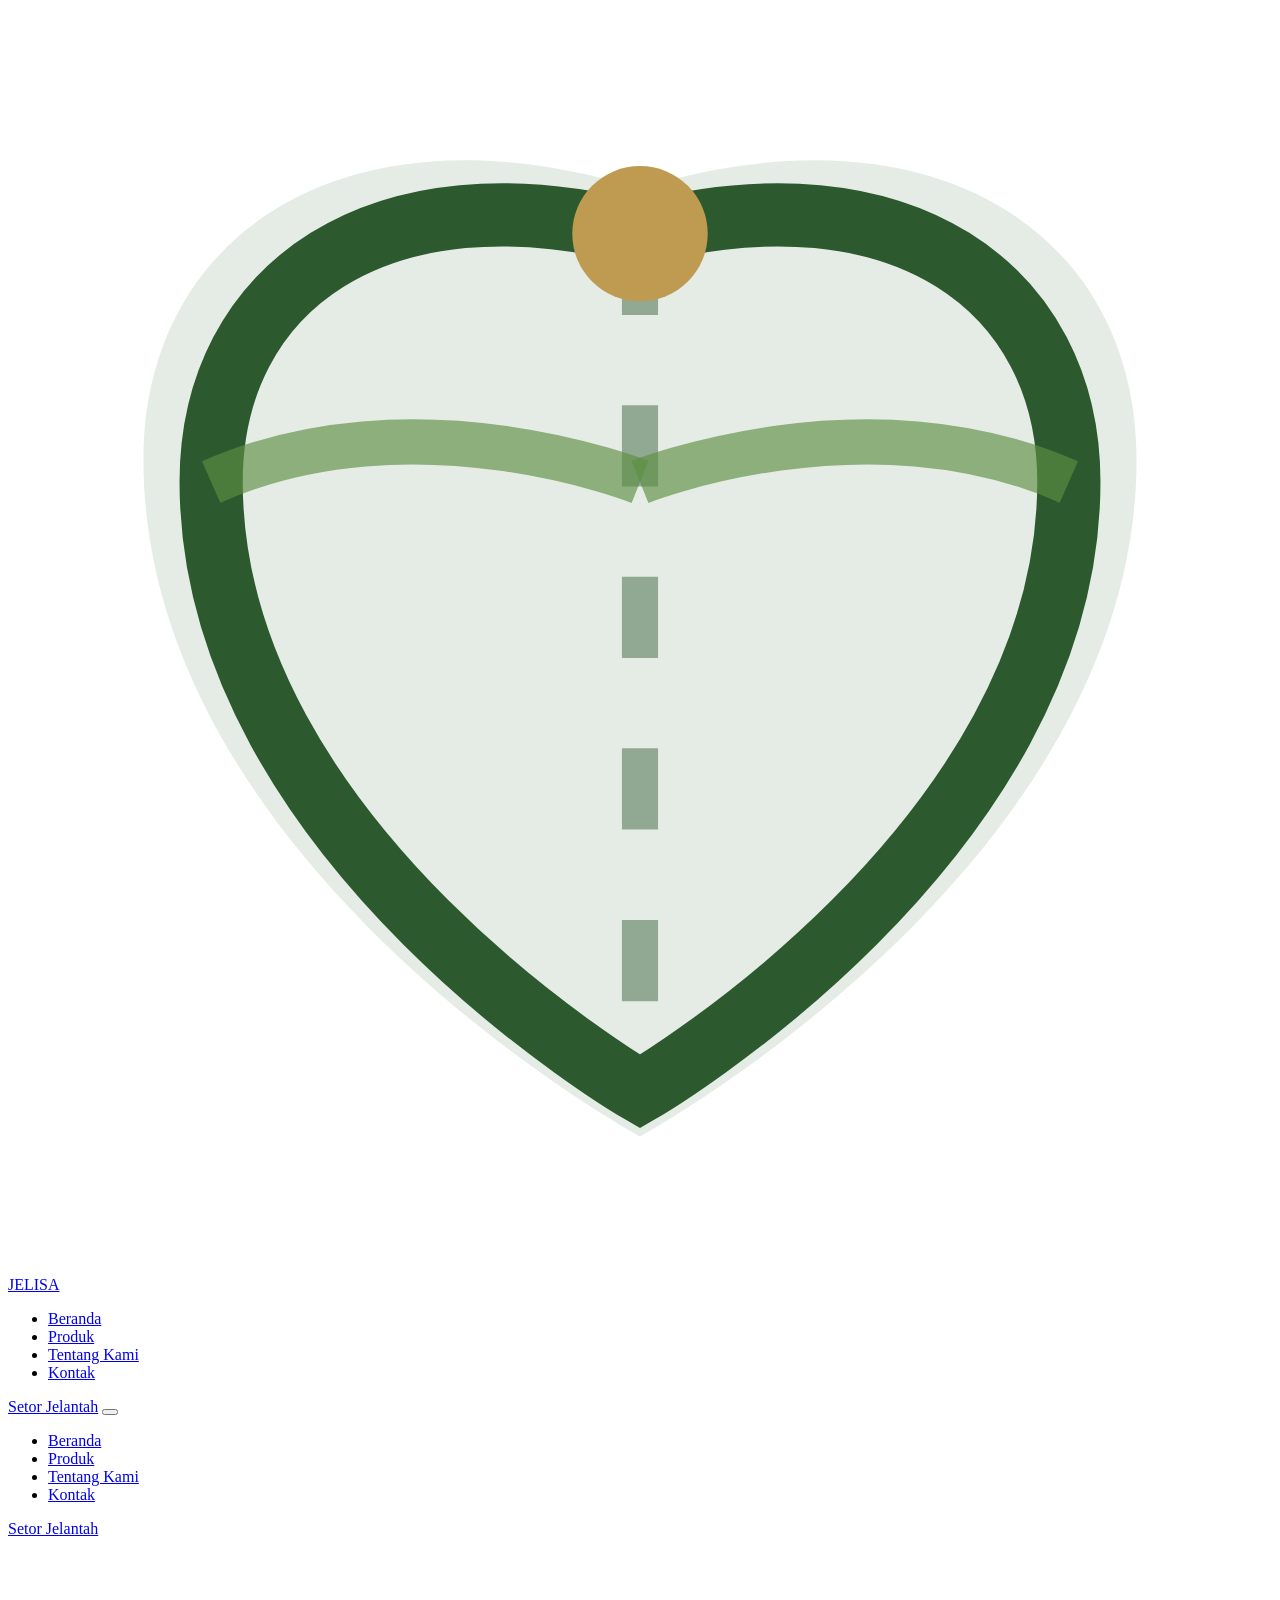
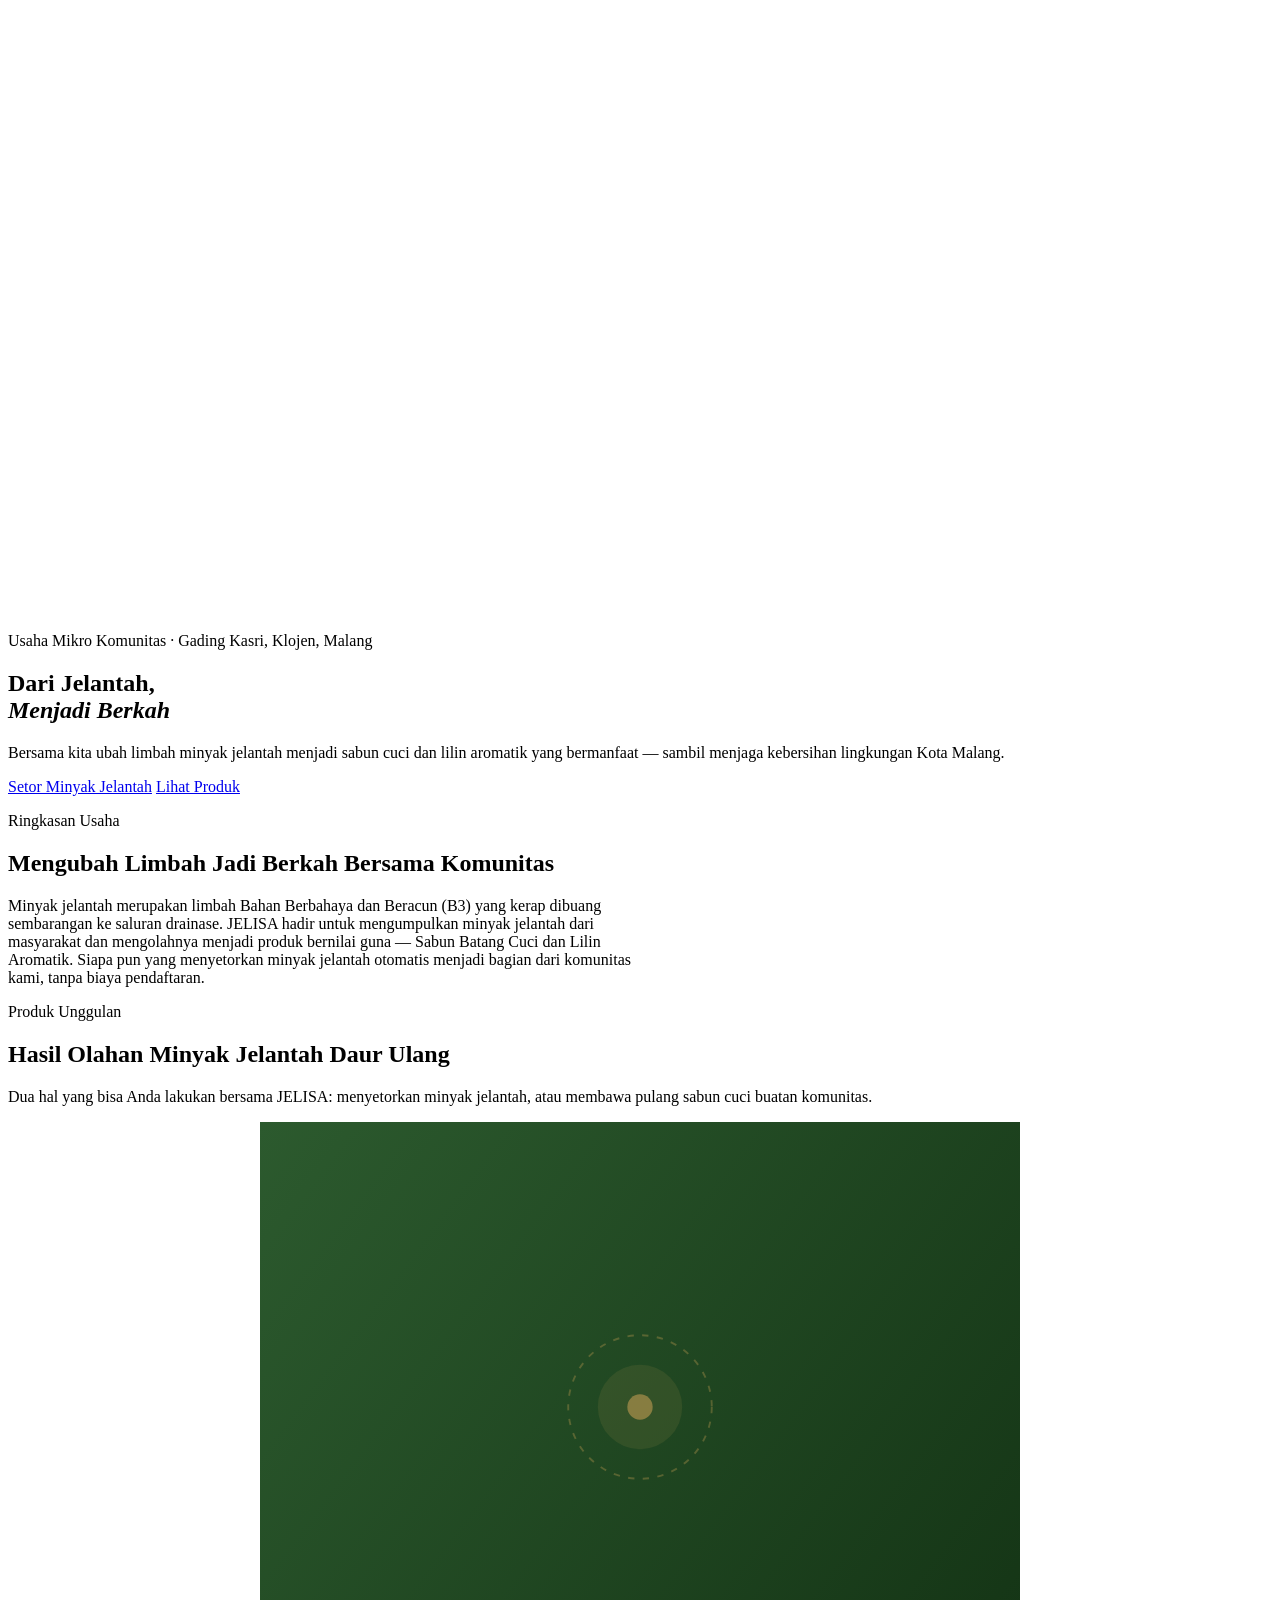
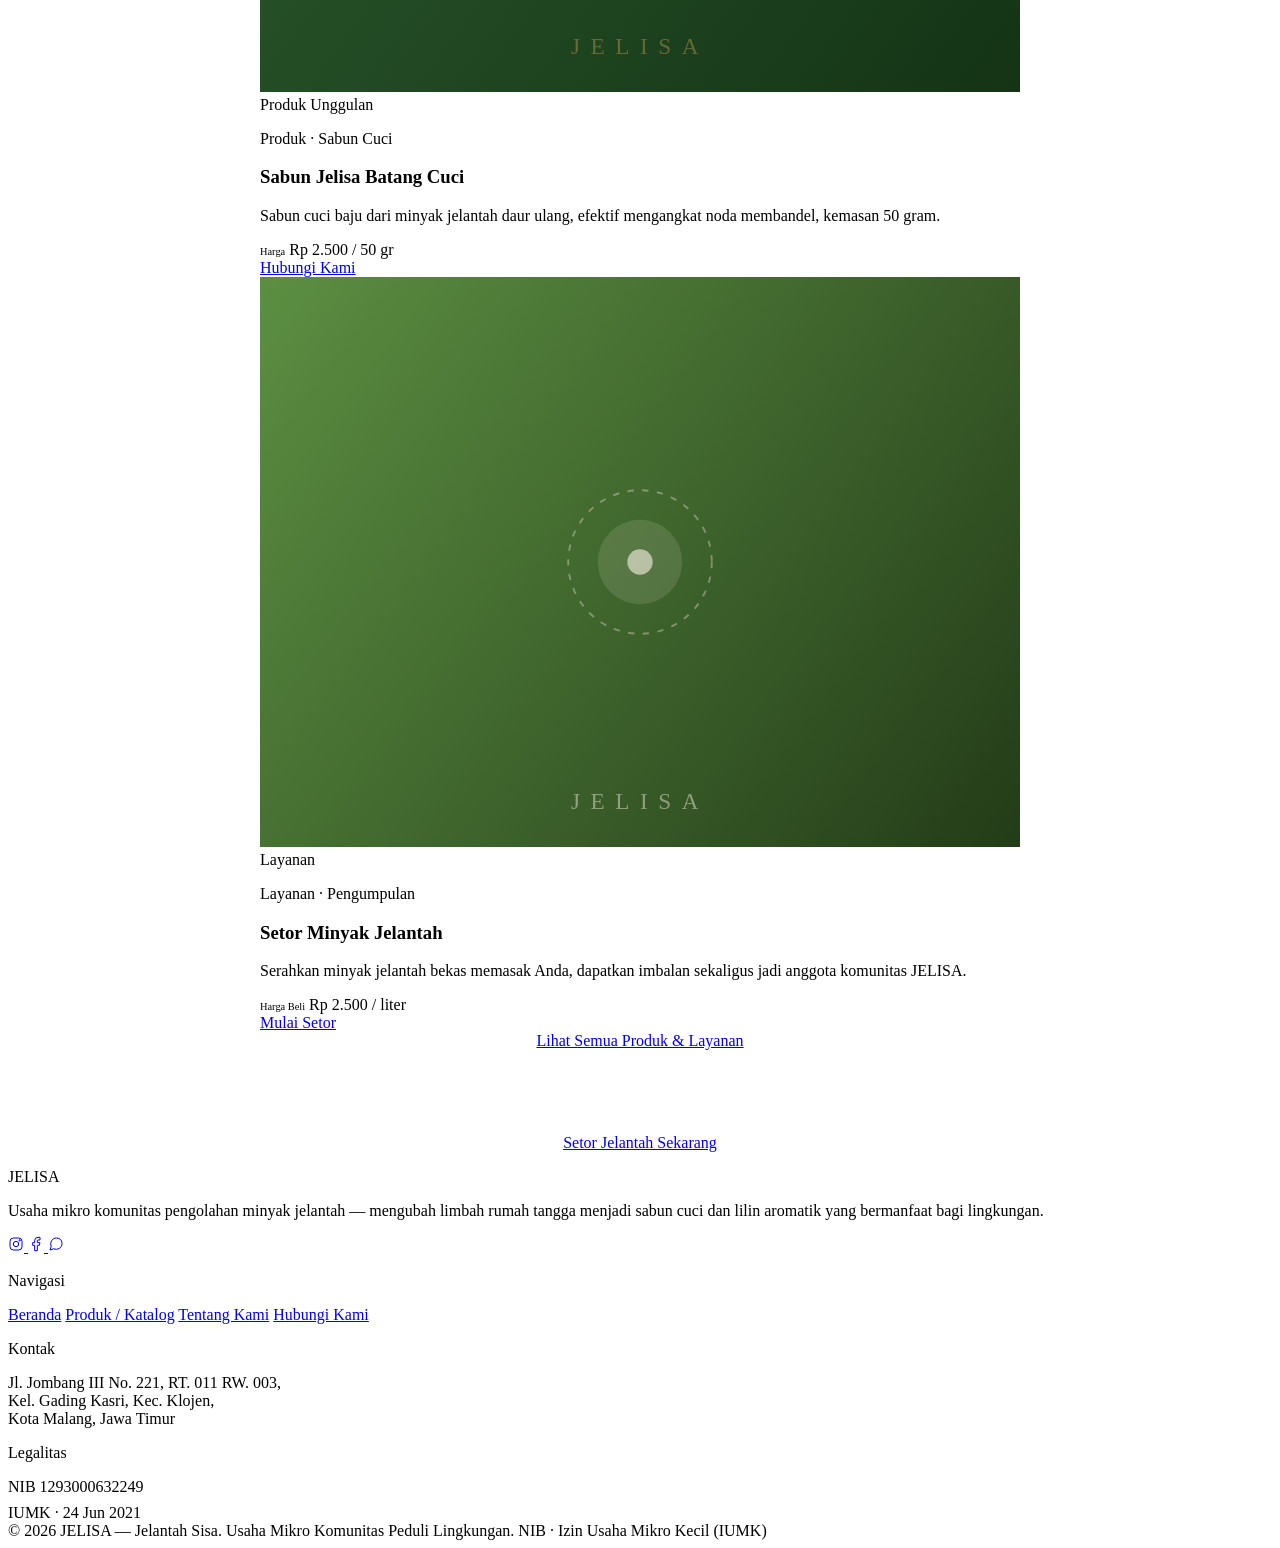
==== index.html @ 6d790f8e "Upload website pertama" ====
<!DOCTYPE html>
<html lang="id">
<head>
<meta charset="UTF-8">
<meta name="viewport" content="width=device-width, initial-scale=1.0">
<title>JELISA — Jelantah Sisa | Usaha Mikro Pengolahan Minyak Jelantah Malang</title>
<meta name="description" content="JELISA mengumpulkan dan mengolah minyak jelantah dari warga Kelurahan Gading Kasri, Kec. Klojen, Kota Malang menjadi sabun cuci dan lilin aromatik.">

<link rel="preconnect" href="https://fonts.googleapis.com">
<link rel="preconnect" href="https://fonts.gstatic.com" crossorigin>
<link href="https://fonts.googleapis.com/css2?family=Cormorant+Garamond:ital,wght@0,300;0,400;0,500;0,600;0,700;1,300;1,400;1,500;1,600&family=Plus+Jakarta+Sans:wght@300;400;500;600;700&display=swap" rel="stylesheet">

<link rel="stylesheet" href="css/jelisa-design-system.css">
<link rel="stylesheet" href="css/site-layout.css">
</head>
<body>
<nav class="jelisa-nav" id="mainNav" role="banner">
  <div class="container">
    <div class="jelisa-nav__inner">

      <a href="index.html" class="jelisa-nav__logo" aria-label="JELISA — Beranda">
        <svg class="jelisa-nav__logo-icon" viewBox="0 0 28 28" fill="none" xmlns="http://www.w3.org/2000/svg" aria-hidden="true">
          <path d="M14 25C14 25 3 19 3 10C3 5 7.5 2 14 4C20.5 2 25 5 25 10C25 19 14 25 14 25Z" fill="#2C5A2E" opacity="0.12"/>
          <path d="M14 24C14 24 4.5 18.5 4.5 10.5C4.5 6.2 8.2 3.5 14 5C19.8 3.5 23.5 6.2 23.5 10.5C23.5 18.5 14 24 14 24Z" fill="none" stroke="#2C5A2E" stroke-width="1.4"/>
          <line x1="14" y1="5" x2="14" y2="24" stroke="#2C5A2E" stroke-width="0.8" stroke-dasharray="1.8 2" opacity="0.45"/>
          <path d="M4.5 10.5 C9 8.5 14 10.5 14 10.5" stroke="#5C8F42" stroke-width="1" opacity="0.65"/>
          <path d="M23.5 10.5 C19 8.5 14 10.5 14 10.5" stroke="#5C8F42" stroke-width="1" opacity="0.65"/>
          <circle cx="14" cy="5" r="1.5" fill="#BF9B52"/>
        </svg>
        <span class="jelisa-nav__logo-name">JELISA</span>
      </a>

      <ul class="jelisa-nav__links" role="list">
        <li><a href="index.html" class="jelisa-nav__link" aria-current="page">Beranda</a></li>
        <li><a href="katalog.html" class="jelisa-nav__link">Produk</a></li>
        <li><a href="tentang.html" class="jelisa-nav__link">Tentang Kami</a></li>
        <li><a href="kontak.html" class="jelisa-nav__link">Kontak</a></li>
      </ul>

      <div class="jelisa-nav__actions">
        <a href="kontak.html" class="btn btn-primary btn-sm jelisa-nav__cta">Setor Jelantah</a>
        <button class="jelisa-nav__hamburger" id="navToggle" aria-expanded="false" aria-controls="mobileMenu" aria-label="Buka menu">
          <span class="jelisa-nav__hamburger-line"></span>
          <span class="jelisa-nav__hamburger-line"></span>
          <span class="jelisa-nav__hamburger-line"></span>
        </button>
      </div>
    </div>
  </div>
</nav>

<div class="jelisa-nav__mobile-menu" id="mobileMenu" role="navigation" aria-label="Menu mobile">
  <ul class="jelisa-nav__mobile-links" role="list">
    <li><a href="index.html">Beranda</a></li>
    <li><a href="katalog.html">Produk</a></li>
    <li><a href="tentang.html">Tentang Kami</a></li>
    <li><a href="kontak.html">Kontak</a></li>
  </ul>
  <div class="jelisa-nav__mobile-cta">
    <a href="kontak.html" class="btn btn-primary btn-block btn-pill">Setor Jelantah</a>
  </div>
</div>

<main class="site-main">

  <section class="hero" aria-label="Hero">
    <svg class="hero__bg" viewBox="0 0 1200 640" xmlns="http://www.w3.org/2000/svg" preserveAspectRatio="xMidYMid slice" aria-hidden="true">
      <g fill="white">
        <ellipse cx="120" cy="160" rx="55" ry="110" transform="rotate(-25 120 160)"/>
        <ellipse cx="120" cy="160" rx="55" ry="110" transform="rotate(25 120 160)"/>
        <line x1="120" y1="60" x2="120" y2="260" stroke="white" stroke-width="1.5"/>
        <ellipse cx="1080" cy="480" rx="70" ry="130" transform="rotate(-15 1080 480)"/>
        <ellipse cx="1080" cy="480" rx="70" ry="130" transform="rotate(35 1080 480)"/>
        <ellipse cx="980" cy="100" rx="35" ry="75" transform="rotate(20 980 100)"/>
      </g>
    </svg>
    <div class="hero__content">
      <p class="hero__eyebrow">Usaha Mikro Komunitas · Gading Kasri, Klojen, Malang</p>
      <h1 class="hero__title">Dari Jelantah,<br><em>Menjadi Berkah</em></h1>
      <p class="hero__sub">Bersama kita ubah limbah minyak jelantah menjadi sabun cuci dan lilin aromatik yang bermanfaat — sambil menjaga kebersihan lingkungan Kota Malang.</p>
      <div class="hero__actions">
        <a href="kontak.html" class="btn btn-accent btn-lg btn-pill">Setor Minyak Jelantah</a>
        <a href="katalog.html" class="btn btn-white-outline btn-lg btn-pill">Lihat Produk</a>
      </div>
    </div>
  </section>

  <section class="section">
    <div class="container">
      <div class="section__header is-left" style="max-width:640px">
        <p class="section__eyebrow">Ringkasan Usaha</p>
        <h2 class="section__title">Mengubah Limbah Jadi Berkah Bersama Komunitas</h2>
        <p class="section__desc">Minyak jelantah merupakan limbah Bahan Berbahaya dan Beracun (B3) yang kerap dibuang sembarangan ke saluran drainase. JELISA hadir untuk mengumpulkan minyak jelantah dari masyarakat dan mengolahnya menjadi produk bernilai guna — Sabun Batang Cuci dan Lilin Aromatik. Siapa pun yang menyetorkan minyak jelantah otomatis menjadi bagian dari komunitas kami, tanpa biaya pendaftaran.</p>
      </div>
    </div>
  </section>

  <section class="section section--alt">
    <div class="container">
      <div class="section__header">
        <p class="section__eyebrow">Produk Unggulan</p>
        <h2 class="section__title">Hasil Olahan Minyak Jelantah Daur Ulang</h2>
        <p class="section__desc" style="margin-inline:auto">Dua hal yang bisa Anda lakukan bersama JELISA: menyetorkan minyak jelantah, atau membawa pulang sabun cuci buatan komunitas.</p>
      </div>
      <div class="cards-grid" style="max-width:760px;margin-inline:auto">
        <div class="card-product">
          <div class="card-product__image-wrap">
            <svg viewBox="0 0 360 270" fill="none" xmlns="http://www.w3.org/2000/svg" style="width:100%;height:100%" role="img" aria-label="Sabun Jelisa Batang Cuci">
              <defs>
                <linearGradient id="g-Sab" x1="0" y1="0" x2="360" y2="270" gradientUnits="userSpaceOnUse">
                  <stop stop-color="#2C5A2E"/><stop offset="1" stop-color="#143415"/>
                </linearGradient>
              </defs>
              <rect width="360" height="270" fill="url(#g-Sab)"/>
              <circle cx="180" cy="135" r="34" stroke="#BF9B52" stroke-width=".9" opacity=".35" stroke-dasharray="3 4"/>
              <circle cx="180" cy="135" r="20" fill="#BF9B52" opacity=".12"/>
              <circle cx="180" cy="135" r="6" fill="#BF9B52" opacity=".6"/>
              <text x="180" y="252" text-anchor="middle" font-family="Georgia,serif" font-size="11" fill="#BF9B52" opacity=".45" letter-spacing="5">JELISA</text>
            </svg>
            <span class="card-product__badge card-product__badge--bestseller">Produk Unggulan</span>
          </div>
          <div class="card-product__body">
            <p class="card-product__category">Produk · Sabun Cuci</p>
            <h3 class="card-product__name">Sabun Jelisa Batang Cuci</h3>
            <p class="card-product__desc">Sabun cuci baju dari minyak jelantah daur ulang, efektif mengangkat noda membandel, kemasan 50 gram.</p>
            <div class="card-product__divider"></div>
            <div class="card-product__footer">
              <div class="card-product__price">
                <span class="card-product__rating-count" style="font-size:.65rem">Harga</span>
                <span class="card-product__price-current">Rp 2.500 / 50 gr</span>
              </div>
              <a href="kontak.html" class="btn btn-primary btn-sm">Hubungi Kami</a>
            </div>
          </div>
        </div>
        <div class="card-product">
          <div class="card-product__image-wrap">
            <svg viewBox="0 0 360 270" fill="none" xmlns="http://www.w3.org/2000/svg" style="width:100%;height:100%" role="img" aria-label="Setor Minyak Jelantah">
              <defs>
                <linearGradient id="g-Set" x1="0" y1="0" x2="360" y2="270" gradientUnits="userSpaceOnUse">
                  <stop stop-color="#5C8F42"/><stop offset="1" stop-color="#233C18"/>
                </linearGradient>
              </defs>
              <rect width="360" height="270" fill="url(#g-Set)"/>
              <circle cx="180" cy="135" r="34" stroke="#FAF4E6" stroke-width=".9" opacity=".35" stroke-dasharray="3 4"/>
              <circle cx="180" cy="135" r="20" fill="#FAF4E6" opacity=".12"/>
              <circle cx="180" cy="135" r="6" fill="#FAF4E6" opacity=".6"/>
              <text x="180" y="252" text-anchor="middle" font-family="Georgia,serif" font-size="11" fill="#FAF4E6" opacity=".45" letter-spacing="5">JELISA</text>
            </svg>
            <span class="card-product__badge card-product__badge--new">Layanan</span>
          </div>
          <div class="card-product__body">
            <p class="card-product__category">Layanan · Pengumpulan</p>
            <h3 class="card-product__name">Setor Minyak Jelantah</h3>
            <p class="card-product__desc">Serahkan minyak jelantah bekas memasak Anda, dapatkan imbalan sekaligus jadi anggota komunitas JELISA.</p>
            <div class="card-product__divider"></div>
            <div class="card-product__footer">
              <div class="card-product__price">
                <span class="card-product__rating-count" style="font-size:.65rem">Harga Beli</span>
                <span class="card-product__price-current">Rp 2.500 / liter</span>
              </div>
              <a href="kontak.html" class="btn btn-primary btn-sm">Mulai Setor</a>
            </div>
          </div>
        </div>
      </div>
      <div style="text-align:center;margin-block-start:var(--space-10)">
        <a href="katalog.html" class="btn btn-secondary btn-pill">Lihat Semua Produk &amp; Layanan</a>
      </div>
    </div>
  </section>

  <section class="section" style="background:var(--jelisa-primary-900);text-align:center">
    <div class="container">
      <h2 style="font-family:var(--font-heading);font-size:var(--text-3xl);color:#fff;margin-block-end:var(--space-4)">Siap Jadi Bagian dari Gerakan Ini?</h2>
      <p style="color:rgba(255,255,255,.65);max-width:480px;margin-inline:auto;margin-block-end:var(--space-8)">Setiap tetes minyak jelantah yang Anda serahkan adalah langkah nyata menjaga lingkungan Kota Malang.</p>
      <a href="kontak.html" class="btn btn-accent btn-lg btn-pill">Setor Jelantah Sekarang</a>
    </div>
  </section>

</main>

<footer class="site-footer" role="contentinfo">
  <div class="container">
    <div class="site-footer__grid">

      <div class="site-footer__brand">
        <p class="site-footer__logo">JELISA</p>
        <p>Usaha mikro komunitas pengolahan minyak jelantah — mengubah limbah rumah tangga menjadi sabun cuci dan lilin aromatik yang bermanfaat bagi lingkungan.</p>
        <!-- Placeholder akun media sosial: ganti href="#" dengan tautan resmi JELISA -->
        <div class="site-footer__social">
          <a href="#" aria-label="Instagram JELISA">
            <svg width="16" height="16" viewBox="0 0 24 24" fill="none" stroke="currentColor" stroke-width="1.5"><rect x="3" y="3" width="18" height="18" rx="5"/><circle cx="12" cy="12" r="4"/><circle cx="17.5" cy="6.5" r="1"/></svg>
          </a>
          <a href="#" aria-label="Facebook JELISA">
            <svg width="16" height="16" viewBox="0 0 24 24" fill="none" stroke="currentColor" stroke-width="1.5"><path d="M18 2h-3a5 5 0 0 0-5 5v3H7v4h3v8h4v-8h3l1-4h-4V7a1 1 0 0 1 1-1h3z"/></svg>
          </a>
          <a href="#" aria-label="WhatsApp JELISA">
            <svg width="16" height="16" viewBox="0 0 24 24" fill="none" stroke="currentColor" stroke-width="1.5"><path d="M21 11.5a8.38 8.38 0 0 1-.9 3.8 8.5 8.5 0 0 1-7.6 4.7 8.38 8.38 0 0 1-3.8-.9L3 21l1.9-5.7a8.38 8.38 0 0 1-.9-3.8 8.5 8.5 0 0 1 4.7-7.6 8.38 8.38 0 0 1 3.8-.9h.5a8.48 8.48 0 0 1 8 8v.5z"/></svg>
          </a>
        </div>
      </div>

      <div>
        <p class="site-footer__heading">Navigasi</p>
        <nav class="site-footer__links">
          <a href="index.html">Beranda</a>
          <a href="katalog.html">Produk / Katalog</a>
          <a href="tentang.html">Tentang Kami</a>
          <a href="kontak.html">Hubungi Kami</a>
        </nav>
      </div>

      <div>
        <p class="site-footer__heading">Kontak</p>
        <p class="site-footer__address">
          Jl. Jombang III No. 221, RT. 011 RW. 003,<br>
          Kel. Gading Kasri, Kec. Klojen,<br>
          Kota Malang, Jawa Timur
        </p>
      </div>

      <div>
        <p class="site-footer__heading">Legalitas</p>
        <div style="display:flex;flex-direction:column;gap:8px">
          <span class="badge badge-primary">NIB 1293000632249</span>
          <span class="badge badge-secondary">IUMK · 24 Jun 2021</span>
        </div>
      </div>

    </div>

    <div class="site-footer__bottom">
      <span>© 2026 JELISA — Jelantah Sisa. Usaha Mikro Komunitas Peduli Lingkungan.</span>
      <span>NIB · Izin Usaha Mikro Kecil (IUMK)</span>
    </div>
  </div>
</footer>

<script src="js/site-nav.js"></script>
<script src="js/site-whatsapp.js"></script>
</body>
</html>
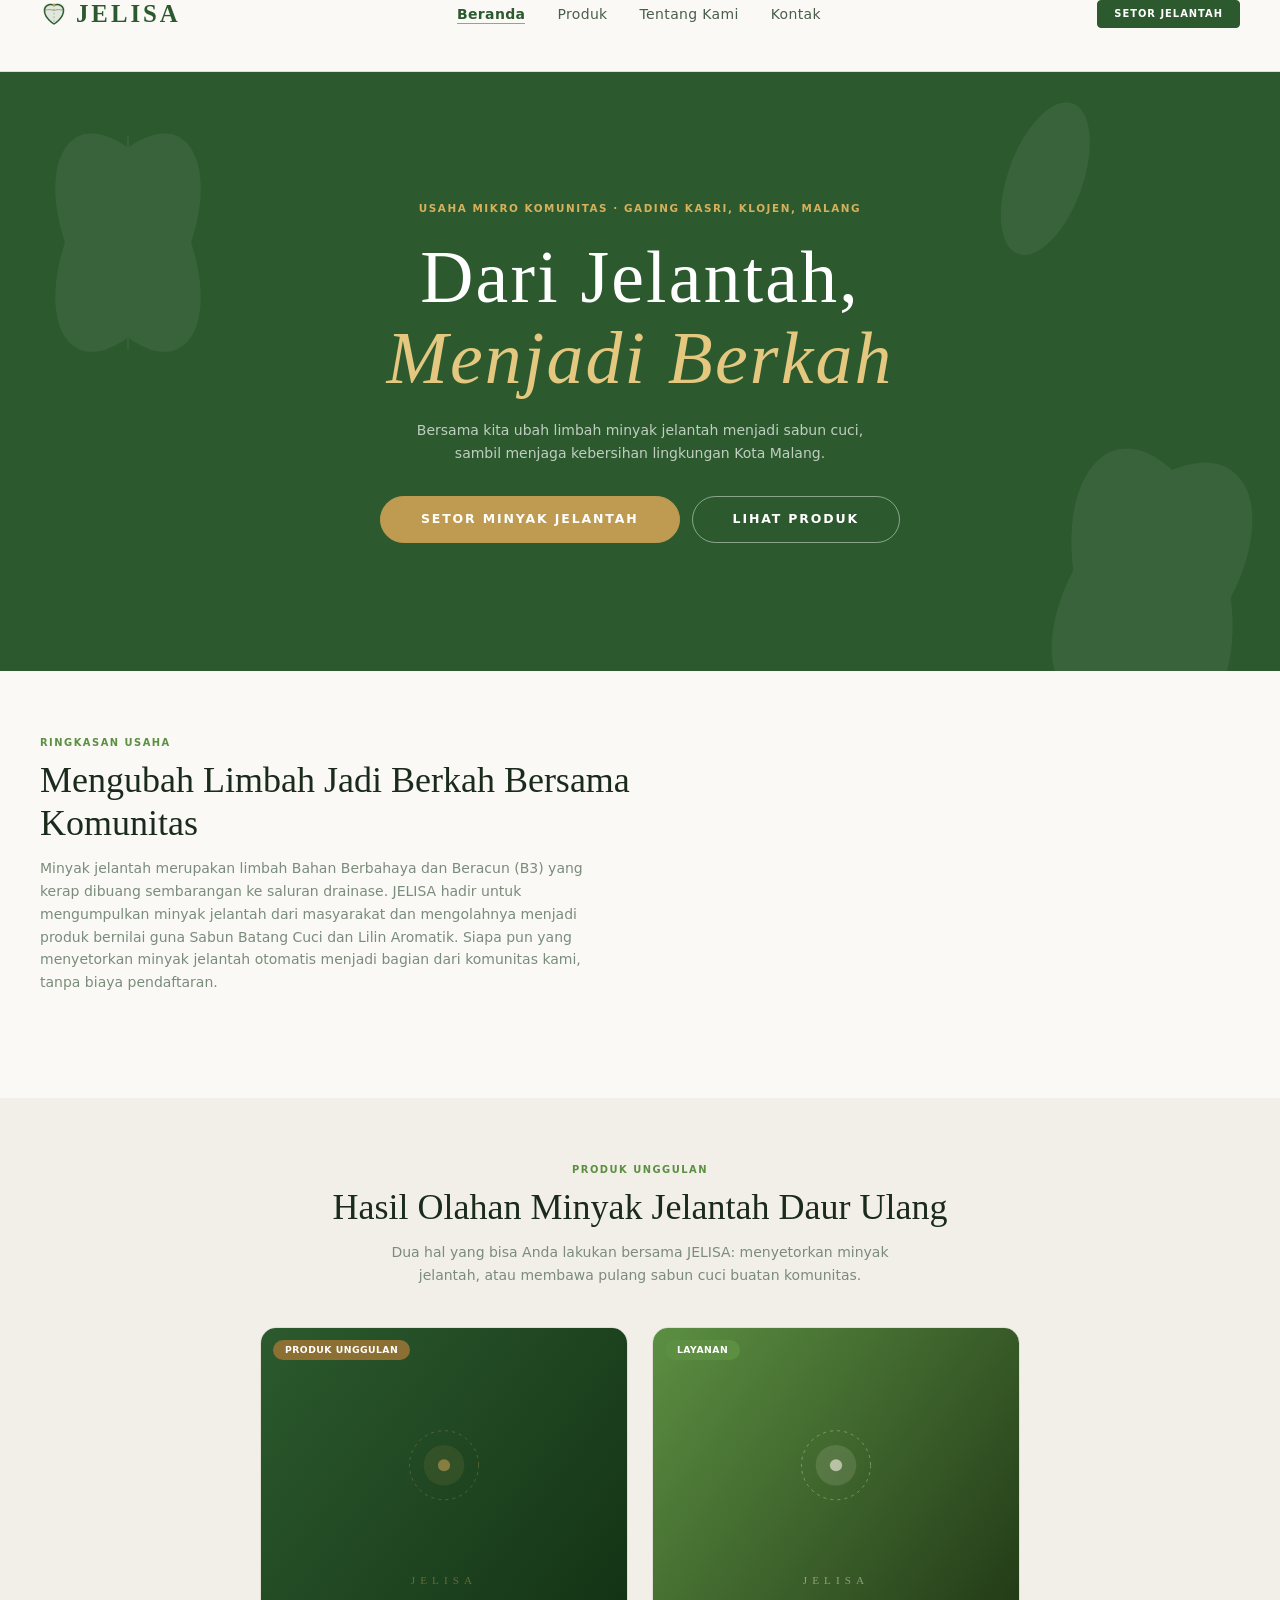
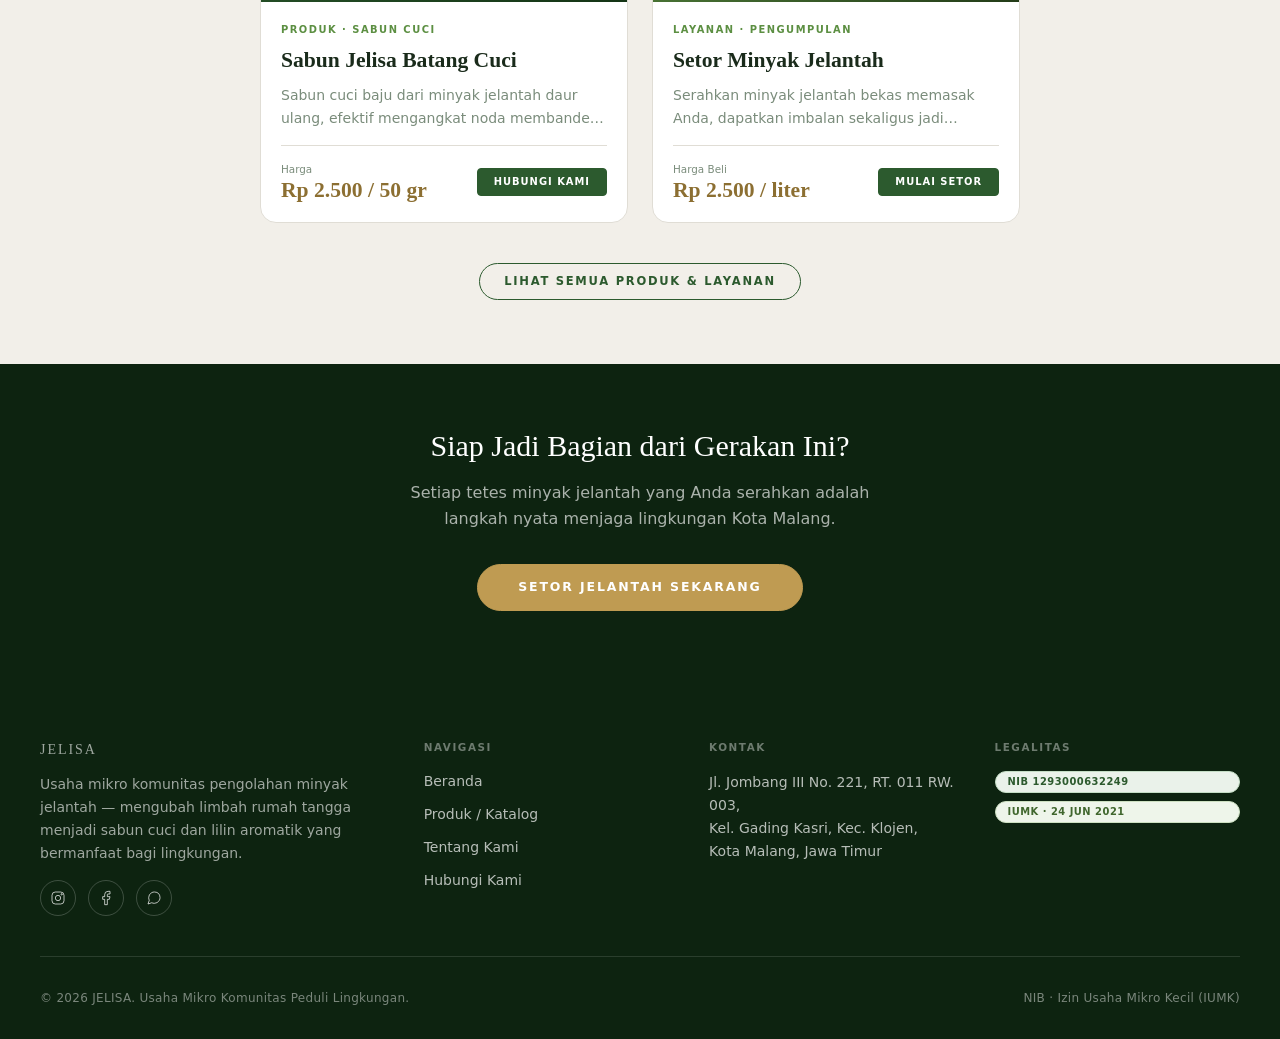
==== commit 7d7edde2: "ubah" ====
--- a/index.html
+++ b/index.html
@@ -77,7 +77,7 @@
     <div class="hero__content">
       <p class="hero__eyebrow">Usaha Mikro Komunitas · Gading Kasri, Klojen, Malang</p>
       <h1 class="hero__title">Dari Jelantah,<br><em>Menjadi Berkah</em></h1>
-      <p class="hero__sub">Bersama kita ubah limbah minyak jelantah menjadi sabun cuci dan lilin aromatik yang bermanfaat — sambil menjaga kebersihan lingkungan Kota Malang.</p>
+      <p class="hero__sub">Bersama kita ubah limbah minyak jelantah menjadi sabun cuci, sambil menjaga kebersihan lingkungan Kota Malang.</p>
       <div class="hero__actions">
         <a href="kontak.html" class="btn btn-accent btn-lg btn-pill">Setor Minyak Jelantah</a>
         <a href="katalog.html" class="btn btn-white-outline btn-lg btn-pill">Lihat Produk</a>
@@ -90,7 +90,7 @@
       <div class="section__header is-left" style="max-width:640px">
         <p class="section__eyebrow">Ringkasan Usaha</p>
         <h2 class="section__title">Mengubah Limbah Jadi Berkah Bersama Komunitas</h2>
-        <p class="section__desc">Minyak jelantah merupakan limbah Bahan Berbahaya dan Beracun (B3) yang kerap dibuang sembarangan ke saluran drainase. JELISA hadir untuk mengumpulkan minyak jelantah dari masyarakat dan mengolahnya menjadi produk bernilai guna — Sabun Batang Cuci dan Lilin Aromatik. Siapa pun yang menyetorkan minyak jelantah otomatis menjadi bagian dari komunitas kami, tanpa biaya pendaftaran.</p>
+        <p class="section__desc">Minyak jelantah merupakan limbah Bahan Berbahaya dan Beracun (B3) yang kerap dibuang sembarangan ke saluran drainase. JELISA hadir untuk mengumpulkan minyak jelantah dari masyarakat dan mengolahnya menjadi produk bernilai guna Sabun Batang Cuci dan Lilin Aromatik. Siapa pun yang menyetorkan minyak jelantah otomatis menjadi bagian dari komunitas kami, tanpa biaya pendaftaran.</p>
       </div>
     </div>
   </section>
@@ -189,7 +189,7 @@
         <p>Usaha mikro komunitas pengolahan minyak jelantah — mengubah limbah rumah tangga menjadi sabun cuci dan lilin aromatik yang bermanfaat bagi lingkungan.</p>
         <!-- Placeholder akun media sosial: ganti href="#" dengan tautan resmi JELISA -->
         <div class="site-footer__social">
-          <a href="#" aria-label="Instagram JELISA">
+          <a href="https://www.instagram.com/jelisa_gadingkasri?igsh=eGo3eGlnNjIxdWJn" aria-label="Instagram JELISA">
             <svg width="16" height="16" viewBox="0 0 24 24" fill="none" stroke="currentColor" stroke-width="1.5"><rect x="3" y="3" width="18" height="18" rx="5"/><circle cx="12" cy="12" r="4"/><circle cx="17.5" cy="6.5" r="1"/></svg>
           </a>
           <a href="#" aria-label="Facebook JELISA">
@@ -231,7 +231,7 @@
     </div>
 
     <div class="site-footer__bottom">
-      <span>© 2026 JELISA — Jelantah Sisa. Usaha Mikro Komunitas Peduli Lingkungan.</span>
+      <span>© 2026 JELISA. Usaha Mikro Komunitas Peduli Lingkungan.</span>
       <span>NIB · Izin Usaha Mikro Kecil (IUMK)</span>
     </div>
   </div>
--- a/css/jelisa-design-system.css
+++ b/css/jelisa-design-system.css
@@ -0,0 +1,899 @@
+/* ============================================================
+   JELISA DESIGN SYSTEM v1.0
+   Style: Botanical Luxury
+   Fonts: Cormorant Garamond + Plus Jakarta Sans
+   Colors: Forest Green · Sage · Antique Gold
+   ============================================================
+
+   TABLE OF CONTENTS
+   -----------------
+   1.  Google Fonts Import
+   2.  CSS Custom Properties (Design Tokens)
+       2.1  Brand Colors (Primary, Secondary, Accent)
+       2.2  Neutral Colors
+       2.3  Semantic Colors
+       2.4  Typography
+       2.5  Spacing Scale
+       2.6  Border Radius
+       2.7  Box Shadows
+       2.8  Transitions
+       2.9  Layout
+   3.  CSS Reset
+   4.  Base Styles
+   5.  Layout — Container
+   6.  Component: Navigation (.jelisa-nav)
+   7.  Component: Buttons (.btn)
+   8.  Component: Badges (.badge)
+   9.  Component: Product Card (.card-product)
+   10. Signature Element: Botanical Divider (.botanical-divider)
+   11. Utility Classes
+   ============================================================ */
+
+
+/* ============================================================
+   1. GOOGLE FONTS IMPORT
+   ============================================================ */
+@import url('https://fonts.googleapis.com/css2?family=Cormorant+Garamond:ital,wght@0,300;0,400;0,500;0,600;0,700;1,300;1,400;1,500;1,600&family=Plus+Jakarta+Sans:wght@300;400;500;600;700&display=swap');
+
+
+/* ============================================================
+   2. CSS CUSTOM PROPERTIES (DESIGN TOKENS)
+   ============================================================ */
+:root {
+
+  /* --------------------------------------------------
+     2.1 BRAND COLORS
+     -------------------------------------------------- */
+
+  /* Primary — Forest Green (#2C5A2E) */
+  --jelisa-primary-50:  #EAF2EA;
+  --jelisa-primary-100: #C5DEC6;
+  --jelisa-primary-200: #9DC89E;
+  --jelisa-primary-300: #72AE74;
+  --jelisa-primary-400: #4D9450;
+  --jelisa-primary:     #2C5A2E;   /* ← BRAND PRIMARY */
+  --jelisa-primary-600: #245126;
+  --jelisa-primary-700: #1C431E;
+  --jelisa-primary-800: #143415;
+  --jelisa-primary-900: #0D2310;
+
+  /* Secondary — Sage Green (#5C8F42) */
+  --jelisa-secondary-50:  #EEF5EA;
+  --jelisa-secondary-100: #CDE0C2;
+  --jelisa-secondary-200: #ABCA97;
+  --jelisa-secondary-300: #87B36A;
+  --jelisa-secondary-400: #6DA050;
+  --jelisa-secondary:     #5C8F42;  /* ← BRAND SECONDARY */
+  --jelisa-secondary-600: #4E7B38;
+  --jelisa-secondary-700: #40672E;
+  --jelisa-secondary-800: #315123;
+  --jelisa-secondary-900: #233C18;
+
+  /* Accent — Antique Gold (#BF9B52) */
+  --jelisa-accent-50:  #FAF4E6;
+  --jelisa-accent-100: #F0DEB5;
+  --jelisa-accent-200: #E5C880;
+  --jelisa-accent-300: #D6B05A;
+  --jelisa-accent-400: #CA9E44;
+  --jelisa-accent:     #BF9B52;    /* ← BRAND ACCENT */
+  --jelisa-accent-600: #A68540;
+  --jelisa-accent-700: #8C6F32;
+  --jelisa-accent-800: #725923;
+  --jelisa-accent-900: #574315;
+
+  /* --------------------------------------------------
+     2.2 NEUTRAL COLORS
+     -------------------------------------------------- */
+  --jelisa-neutral-50:  #FAFAF8;
+  --jelisa-neutral-100: #F5F3EF;
+  --jelisa-neutral-200: #EAE6DE;
+  --jelisa-neutral-300: #D4CEC3;
+  --jelisa-neutral-400: #B0A998;
+  --jelisa-neutral-500: #8C846F;
+  --jelisa-neutral-600: #625E50;
+  --jelisa-neutral-700: #3D3B31;
+  --jelisa-neutral-800: #262520;
+  --jelisa-neutral-900: #14130F;
+
+  /* --------------------------------------------------
+     2.3 SEMANTIC COLORS
+     -------------------------------------------------- */
+  --color-bg:             #FAF9F6;  /* Page background (warm cream) */
+  --color-bg-alt:         #F2EFE9;  /* Alternate section background */
+  --color-surface:        #FFFFFF;  /* Card / component surface */
+  --color-surface-alt:    #F5F3EF;  /* Subtle surface variant */
+  --color-border:         #E0DDD5;  /* Default border */
+  --color-border-strong:  #C8C4BA;  /* Stronger border */
+  --color-text-primary:   #1A2B1B;  /* Main text (near-black green) */
+  --color-text-secondary: #4B5E4C;  /* Secondary text */
+  --color-text-muted:     #7A8C7B;  /* Muted / placeholder text */
+  --color-text-inverse:   #FFFFFF;  /* Text on dark backgrounds */
+  --color-error:          #B91C1C;
+  --color-success:        #166534;
+
+  /* --------------------------------------------------
+     2.4 TYPOGRAPHY
+     -------------------------------------------------- */
+  --font-heading: 'Cormorant Garamond', 'Georgia', serif;
+  --font-body:    'Plus Jakarta Sans', system-ui, -apple-system, sans-serif;
+  --font-mono:    'JetBrains Mono', 'Courier New', monospace;
+
+  /* Type Scale */
+  --text-xs:   0.75rem;    /*  12px */
+  --text-sm:   0.875rem;   /*  14px */
+  --text-base: 1rem;       /*  16px */
+  --text-lg:   1.125rem;   /*  18px */
+  --text-xl:   1.25rem;    /*  20px */
+  --text-2xl:  1.5rem;     /*  24px */
+  --text-3xl:  1.875rem;   /*  30px */
+  --text-4xl:  2.25rem;    /*  36px */
+  --text-5xl:  3rem;       /*  48px */
+  --text-6xl:  3.75rem;    /*  60px */
+  --text-7xl:  4.5rem;     /*  72px */
+
+  /* Font Weights */
+  --font-light:    300;
+  --font-regular:  400;
+  --font-medium:   500;
+  --font-semibold: 600;
+  --font-bold:     700;
+
+  /* Line Heights */
+  --leading-tight:   1.2;
+  --leading-snug:    1.375;
+  --leading-normal:  1.5;
+  --leading-relaxed: 1.625;
+  --leading-loose:   2;
+
+  /* Letter Spacing */
+  --tracking-tight:   -0.025em;
+  --tracking-normal:   0em;
+  --tracking-wide:     0.025em;
+  --tracking-wider:    0.05em;
+  --tracking-widest:   0.15em;
+
+  /* --------------------------------------------------
+     2.5 SPACING SCALE  (base unit: 4px)
+     -------------------------------------------------- */
+  --space-0:  0;
+  --space-1:  0.25rem;   /*  4px */
+  --space-2:  0.5rem;    /*  8px */
+  --space-3:  0.75rem;   /* 12px */
+  --space-4:  1rem;      /* 16px */
+  --space-5:  1.25rem;   /* 20px */
+  --space-6:  1.5rem;    /* 24px */
+  --space-8:  2rem;      /* 32px */
+  --space-10: 2.5rem;    /* 40px */
+  --space-12: 3rem;      /* 48px */
+  --space-16: 4rem;      /* 64px */
+  --space-20: 5rem;      /* 80px */
+  --space-24: 6rem;      /* 96px */
+  --space-32: 8rem;      /* 128px */
+
+  /* --------------------------------------------------
+     2.6 BORDER RADIUS
+     -------------------------------------------------- */
+  --radius-none: 0;
+  --radius-sm:   0.125rem;  /*  2px */
+  --radius-base: 0.25rem;   /*  4px */
+  --radius-md:   0.375rem;  /*  6px */
+  --radius-lg:   0.5rem;    /*  8px */
+  --radius-xl:   0.75rem;   /* 12px */
+  --radius-2xl:  1rem;      /* 16px */
+  --radius-3xl:  1.5rem;    /* 24px */
+  --radius-full: 9999px;
+
+  /* --------------------------------------------------
+     2.7 BOX SHADOWS
+     -------------------------------------------------- */
+  --shadow-xs:     0 1px 2px rgba(26, 43, 27, 0.05);
+  --shadow-sm:     0 2px 6px rgba(26, 43, 27, 0.08), 0 1px 2px rgba(26, 43, 27, 0.04);
+  --shadow-base:   0 4px 12px rgba(26, 43, 27, 0.10), 0 2px 4px rgba(26, 43, 27, 0.06);
+  --shadow-md:     0 8px 24px rgba(26, 43, 27, 0.12), 0 4px 8px rgba(26, 43, 27, 0.06);
+  --shadow-lg:     0 16px 40px rgba(26, 43, 27, 0.14), 0 8px 16px rgba(26, 43, 27, 0.08);
+  --shadow-xl:     0 24px 64px rgba(26, 43, 27, 0.16), 0 12px 24px rgba(26, 43, 27, 0.08);
+  --shadow-accent: 0 4px 20px rgba(191, 155, 82, 0.30);
+  --shadow-inset:  inset 0 2px 4px rgba(26, 43, 27, 0.06);
+
+  /* --------------------------------------------------
+     2.8 TRANSITIONS
+     -------------------------------------------------- */
+  --ease:          cubic-bezier(0.4, 0, 0.2, 1);
+  --ease-out:      cubic-bezier(0.0, 0, 0.2, 1);
+  --ease-spring:   cubic-bezier(0.34, 1.56, 0.64, 1);
+  --transition-fast:   120ms cubic-bezier(0.4, 0, 0.2, 1);
+  --transition-base:   220ms cubic-bezier(0.4, 0, 0.2, 1);
+  --transition-slow:   380ms cubic-bezier(0.4, 0, 0.2, 1);
+  --transition-spring: 420ms cubic-bezier(0.34, 1.56, 0.64, 1);
+
+  /* --------------------------------------------------
+     2.9 LAYOUT
+     -------------------------------------------------- */
+  --container-max:         1280px;
+  --container-content:     720px;
+  --nav-height:            72px;
+  --nav-height-mobile:     60px;
+  --section-y:             5rem;    /* vertical section padding desktop */
+  --section-y-mobile:      3rem;    /* vertical section padding mobile */
+}
+
+
+/* ============================================================
+   3. CSS RESET
+   ============================================================ */
+*, *::before, *::after {
+  box-sizing: border-box;
+  margin: 0;
+  padding: 0;
+}
+
+html {
+  font-size: 16px;
+  scroll-behavior: smooth;
+  -webkit-text-size-adjust: 100%;
+}
+
+body {
+  font-family: var(--font-body);
+  font-size: var(--text-base);
+  font-weight: var(--font-regular);
+  color: var(--color-text-primary);
+  background-color: var(--color-bg);
+  line-height: var(--leading-normal);
+  -webkit-font-smoothing: antialiased;
+  -moz-osx-font-smoothing: grayscale;
+}
+
+img, video, svg { display: block; max-width: 100%; }
+a               { color: inherit; text-decoration: none; }
+button          { cursor: pointer; font-family: inherit; border: none; background: none; padding: 0; }
+ul, ol          { list-style: none; }
+input, textarea, select { font-family: inherit; font-size: inherit; }
+
+@media (prefers-reduced-motion: reduce) {
+  *, *::before, *::after {
+    transition-duration: 0.01ms !important;
+    animation-duration: 0.01ms !important;
+  }
+  html { scroll-behavior: auto; }
+}
+
+
+/* ============================================================
+   4. BASE STYLES
+   ============================================================ */
+h1, h2, h3, h4, h5, h6 {
+  font-family: var(--font-heading);
+  font-weight: var(--font-regular);
+  line-height: var(--leading-tight);
+  color: var(--color-text-primary);
+}
+
+p { line-height: var(--leading-relaxed); }
+strong { font-weight: var(--font-semibold); }
+em     { font-style: italic; }
+
+:focus-visible {
+  outline: 2px solid var(--jelisa-accent);
+  outline-offset: 2px;
+  border-radius: var(--radius-sm);
+}
+
+
+/* ============================================================
+   5. LAYOUT — CONTAINER
+   ============================================================ */
+.container {
+  width: 100%;
+  max-width: var(--container-max);
+  margin-inline: auto;
+  padding-inline: var(--space-5);
+}
+
+@media (min-width: 640px)  { .container { padding-inline: var(--space-6); } }
+@media (min-width: 1024px) { .container { padding-inline: var(--space-10); } }
+
+
+/* ============================================================
+   6. COMPONENT: NAVIGATION
+   ============================================================ */
+.jelisa-nav {
+  position: fixed;
+  inset-block-start: 0;
+  inset-inline: 0;
+  height: var(--nav-height-mobile);
+  background: rgba(250, 249, 246, 0.95);
+  backdrop-filter: blur(16px);
+  -webkit-backdrop-filter: blur(16px);
+  border-bottom: 1px solid var(--color-border);
+  z-index: 200;
+  transition: box-shadow var(--transition-base);
+}
+
+.jelisa-nav.is-scrolled { box-shadow: var(--shadow-sm); }
+
+@media (min-width: 768px) { .jelisa-nav { height: var(--nav-height); } }
+
+.jelisa-nav__inner {
+  display: flex;
+  align-items: center;
+  justify-content: space-between;
+  height: 100%;
+  gap: var(--space-6);
+}
+
+/* Logo */
+.jelisa-nav__logo {
+  display: flex;
+  align-items: center;
+  gap: var(--space-2);
+  flex-shrink: 0;
+}
+
+.jelisa-nav__logo-icon { width: 28px; height: 28px; }
+
+.jelisa-nav__logo-name {
+  font-family: var(--font-heading);
+  font-size: 1.55rem;
+  font-weight: var(--font-semibold);
+  letter-spacing: 0.12em;
+  color: var(--jelisa-primary);
+  line-height: 1;
+  user-select: none;
+}
+
+/* Desktop links */
+.jelisa-nav__links {
+  display: none;
+  align-items: center;
+  gap: var(--space-8);
+  flex: 1;
+  justify-content: center;
+}
+
+@media (min-width: 768px) { .jelisa-nav__links { display: flex; } }
+
+.jelisa-nav__link {
+  font-size: var(--text-sm);
+  font-weight: var(--font-medium);
+  color: var(--color-text-secondary);
+  letter-spacing: var(--tracking-wide);
+  position: relative;
+  padding-block-end: 2px;
+  transition: color var(--transition-base);
+}
+
+.jelisa-nav__link::after {
+  content: '';
+  position: absolute;
+  inset-block-end: 0;
+  inset-inline: 0;
+  height: 1px;
+  background: var(--jelisa-accent);
+  transform: scaleX(0);
+  transform-origin: left;
+  transition: transform var(--transition-base);
+}
+
+.jelisa-nav__link:hover { color: var(--jelisa-primary); }
+
+.jelisa-nav__link:hover::after,
+.jelisa-nav__link[aria-current="page"]::after { transform: scaleX(1); }
+
+.jelisa-nav__link[aria-current="page"] {
+  color: var(--jelisa-primary);
+  font-weight: var(--font-semibold);
+}
+
+/* Actions area */
+.jelisa-nav__actions {
+  display: flex;
+  align-items: center;
+  gap: var(--space-2);
+  flex-shrink: 0;
+}
+
+.jelisa-nav__cta { display: none; }
+
+@media (min-width: 768px) { .jelisa-nav__cta { display: inline-flex; } }
+
+/* Icon button */
+.jelisa-nav__icon-btn {
+  display: flex;
+  align-items: center;
+  justify-content: center;
+  width: 38px;
+  height: 38px;
+  border-radius: var(--radius-full);
+  color: var(--color-text-secondary);
+  transition: all var(--transition-base);
+}
+
+.jelisa-nav__icon-btn:hover {
+  color: var(--jelisa-primary);
+  background: var(--jelisa-primary-50);
+}
+
+/* Hamburger toggle */
+.jelisa-nav__hamburger {
+  display: flex;
+  flex-direction: column;
+  justify-content: center;
+  gap: 5px;
+  width: 38px;
+  height: 38px;
+  padding: var(--space-2);
+  border-radius: var(--radius-md);
+  transition: background var(--transition-fast);
+}
+
+.jelisa-nav__hamburger:hover { background: var(--jelisa-primary-50); }
+
+@media (min-width: 768px) { .jelisa-nav__hamburger { display: none; } }
+
+.jelisa-nav__hamburger-line {
+  display: block;
+  height: 1.5px;
+  background: var(--jelisa-primary);
+  border-radius: 2px;
+  transition: all var(--transition-base);
+}
+
+.jelisa-nav__hamburger[aria-expanded="true"] .jelisa-nav__hamburger-line:nth-child(1) {
+  transform: translateY(6.5px) rotate(45deg);
+}
+.jelisa-nav__hamburger[aria-expanded="true"] .jelisa-nav__hamburger-line:nth-child(2) {
+  opacity: 0;
+  transform: scaleX(0);
+}
+.jelisa-nav__hamburger[aria-expanded="true"] .jelisa-nav__hamburger-line:nth-child(3) {
+  transform: translateY(-6.5px) rotate(-45deg);
+}
+
+/* Mobile drawer */
+.jelisa-nav__mobile-menu {
+  position: fixed;
+  inset-block-start: var(--nav-height-mobile);
+  inset-inline: 0;
+  background: var(--color-surface);
+  border-bottom: 1px solid var(--color-border);
+  padding: var(--space-3) var(--space-5) var(--space-6);
+  box-shadow: var(--shadow-md);
+  z-index: 199;
+  transform: translateY(-8px);
+  opacity: 0;
+  visibility: hidden;
+  pointer-events: none;
+  transition: transform var(--transition-base),
+              opacity var(--transition-base),
+              visibility 0s linear var(--transition-base);
+}
+
+.jelisa-nav__mobile-menu.is-open {
+  transform: translateY(0);
+  opacity: 1;
+  visibility: visible;
+  pointer-events: all;
+  transition: transform var(--transition-base), opacity var(--transition-base), visibility 0s;
+}
+
+@media (min-width: 768px) { .jelisa-nav__mobile-menu { display: none; } }
+
+.jelisa-nav__mobile-links { display: flex; flex-direction: column; }
+
+.jelisa-nav__mobile-links a {
+  display: block;
+  padding-block: var(--space-4);
+  font-size: var(--text-base);
+  font-weight: var(--font-medium);
+  color: var(--color-text-secondary);
+  border-bottom: 1px solid var(--color-border);
+  transition: color var(--transition-fast), padding-left var(--transition-fast);
+}
+
+.jelisa-nav__mobile-links li:last-child a { border-bottom: none; }
+
+.jelisa-nav__mobile-links a:hover {
+  color: var(--jelisa-primary);
+  padding-left: var(--space-2);
+}
+
+.jelisa-nav__mobile-cta { margin-block-start: var(--space-5); }
+
+
+/* ============================================================
+   7. COMPONENT: BUTTONS
+   ============================================================ */
+.btn {
+  display: inline-flex;
+  align-items: center;
+  justify-content: center;
+  gap: var(--space-2);
+  font-family: var(--font-body);
+  font-size: 0.72rem;
+  font-weight: var(--font-semibold);
+  letter-spacing: var(--tracking-widest);
+  text-transform: uppercase;
+  white-space: nowrap;
+  cursor: pointer;
+  text-decoration: none;
+  border: 1.5px solid transparent;
+  border-radius: var(--radius-base);
+  padding: var(--space-3) var(--space-6);
+  line-height: 1;
+  transition:
+    background-color var(--transition-base),
+    color            var(--transition-base),
+    border-color     var(--transition-base),
+    box-shadow       var(--transition-base),
+    transform        var(--transition-base);
+}
+
+.btn:focus-visible {
+  outline: 2px solid var(--jelisa-accent);
+  outline-offset: 2px;
+}
+
+.btn:active { transform: translateY(0) !important; box-shadow: none !important; }
+
+/* — Primary */
+.btn-primary {
+  background: var(--jelisa-primary);
+  color: var(--color-text-inverse);
+  border-color: var(--jelisa-primary);
+}
+.btn-primary:hover {
+  background: var(--jelisa-primary-700);
+  border-color: var(--jelisa-primary-700);
+  box-shadow: var(--shadow-base);
+  transform: translateY(-1px);
+}
+
+/* — Secondary */
+.btn-secondary {
+  background: transparent;
+  color: var(--jelisa-primary);
+  border-color: var(--jelisa-primary);
+}
+.btn-secondary:hover {
+  background: var(--jelisa-primary-50);
+  transform: translateY(-1px);
+}
+
+/* — Accent (Gold) */
+.btn-accent {
+  background: var(--jelisa-accent);
+  color: var(--color-text-inverse);
+  border-color: var(--jelisa-accent);
+}
+.btn-accent:hover {
+  background: var(--jelisa-accent-600);
+  border-color: var(--jelisa-accent-600);
+  box-shadow: var(--shadow-accent);
+  transform: translateY(-1px);
+}
+
+/* — Accent Outline */
+.btn-accent-outline {
+  background: transparent;
+  color: var(--jelisa-accent-700);
+  border-color: var(--jelisa-accent);
+}
+.btn-accent-outline:hover {
+  background: var(--jelisa-accent-50);
+  transform: translateY(-1px);
+}
+
+/* — Ghost */
+.btn-ghost {
+  background: transparent;
+  color: var(--color-text-secondary);
+  border-color: var(--color-border-strong);
+}
+.btn-ghost:hover {
+  color: var(--jelisa-primary);
+  border-color: var(--jelisa-primary-200);
+  background: var(--jelisa-primary-50);
+}
+
+/* — White Outline (use on dark backgrounds) */
+.btn-white-outline {
+  background: transparent;
+  color: var(--color-text-inverse);
+  border-color: rgba(255, 255, 255, 0.45);
+}
+.btn-white-outline:hover {
+  background: rgba(255, 255, 255, 0.12);
+  border-color: rgba(255, 255, 255, 0.65);
+}
+
+/* Sizes */
+.btn-sm { font-size: 0.62rem; padding: var(--space-2) var(--space-4); letter-spacing: 0.1em; }
+.btn-lg { font-size: 0.78rem; padding: var(--space-4) var(--space-10); }
+
+/* Modifiers */
+.btn-pill  { border-radius: var(--radius-full); }
+.btn-block { width: 100%; }
+.btn-icon  { padding: var(--space-2); border-radius: var(--radius-full); }
+
+
+/* ============================================================
+   8. COMPONENT: BADGES
+   ============================================================ */
+.badge {
+  display: inline-flex;
+  align-items: center;
+  gap: var(--space-1);
+  font-family: var(--font-body);
+  font-size: 0.62rem;
+  font-weight: var(--font-semibold);
+  letter-spacing: var(--tracking-wider);
+  text-transform: uppercase;
+  padding: 3px var(--space-3);
+  border-radius: var(--radius-full);
+  border: 1px solid transparent;
+  line-height: 1.4;
+}
+
+.badge-primary   { background: var(--jelisa-primary-50);   color: var(--jelisa-primary);       border-color: var(--jelisa-primary-100); }
+.badge-secondary { background: var(--jelisa-secondary-50); color: var(--jelisa-secondary-700);  border-color: var(--jelisa-secondary-100); }
+.badge-accent    { background: var(--jelisa-accent-50);    color: var(--jelisa-accent-700);     border-color: var(--jelisa-accent-100); }
+.badge-sale      { background: #FFF0F0; color: var(--color-error); border-color: #FECACA; }
+
+
+/* ============================================================
+   9. COMPONENT: PRODUCT CARD
+   ============================================================ */
+.card-product {
+  background: var(--color-surface);
+  border: 1px solid var(--color-border);
+  border-radius: var(--radius-2xl);
+  overflow: hidden;
+  position: relative;
+  transition: all var(--transition-slow);
+}
+
+.card-product:hover {
+  box-shadow: var(--shadow-md);
+  transform: translateY(-4px);
+  border-color: transparent;
+}
+
+/* Image area */
+.card-product__image-wrap {
+  position: relative;
+  aspect-ratio: 4 / 3;
+  overflow: hidden;
+  background: var(--jelisa-primary-50);
+}
+
+.card-product__image {
+  width: 100%;
+  height: 100%;
+  object-fit: cover;
+  transition: transform var(--transition-slow);
+}
+
+.card-product:hover .card-product__image { transform: scale(1.05); }
+
+/* Overlay badge */
+.card-product__badge {
+  position: absolute;
+  top: var(--space-3);
+  left: var(--space-3);
+  background: var(--jelisa-accent);
+  color: #fff;
+  font-size: 0.58rem;
+  font-weight: var(--font-semibold);
+  letter-spacing: var(--tracking-wider);
+  text-transform: uppercase;
+  padding: 3px var(--space-3);
+  border-radius: var(--radius-full);
+  z-index: 1;
+}
+
+.card-product__badge--new        { background: var(--jelisa-secondary); }
+.card-product__badge--sale        { background: var(--color-error); }
+.card-product__badge--bestseller  { background: var(--jelisa-accent-700); }
+
+/* Wishlist button */
+.card-product__wishlist {
+  position: absolute;
+  top: var(--space-3);
+  right: var(--space-3);
+  width: 36px;
+  height: 36px;
+  display: flex;
+  align-items: center;
+  justify-content: center;
+  background: rgba(255, 255, 255, 0.92);
+  border: 1px solid var(--color-border);
+  border-radius: var(--radius-full);
+  cursor: pointer;
+  z-index: 1;
+  opacity: 0;
+  transform: scale(0.85);
+  transition: all var(--transition-base);
+  color: var(--color-text-muted);
+}
+
+.card-product:hover .card-product__wishlist { opacity: 1; transform: scale(1); }
+.card-product__wishlist:hover { border-color: var(--jelisa-accent); color: var(--color-error); box-shadow: var(--shadow-sm); }
+.card-product__wishlist.is-active { opacity: 1; transform: scale(1); color: var(--color-error); border-color: #FECACA; }
+.card-product__wishlist.is-active svg { fill: var(--color-error); }
+
+/* Card body */
+.card-product__body { padding: var(--space-5); }
+
+.card-product__category {
+  font-size: 0.62rem;
+  font-weight: var(--font-semibold);
+  letter-spacing: var(--tracking-widest);
+  text-transform: uppercase;
+  color: var(--jelisa-secondary);
+  margin-block-end: var(--space-2);
+}
+
+.card-product__name {
+  font-family: var(--font-heading);
+  font-size: 1.35rem;
+  font-weight: var(--font-semibold);
+  color: var(--color-text-primary);
+  line-height: var(--leading-snug);
+  margin-block-end: var(--space-2);
+}
+
+.card-product__desc {
+  font-size: var(--text-sm);
+  color: var(--color-text-muted);
+  line-height: var(--leading-relaxed);
+  margin-block-end: var(--space-4);
+  display: -webkit-box;
+  -webkit-line-clamp: 2;
+  -webkit-box-orient: vertical;
+  overflow: hidden;
+}
+
+/* Rating */
+.card-product__rating { display: flex; align-items: center; gap: var(--space-2); margin-block-end: var(--space-4); }
+.card-product__stars  { display: flex; gap: 2px; }
+.card-product__stars svg { width: 13px; height: 13px; }
+.card-product__rating-count { font-size: var(--text-xs); color: var(--color-text-muted); }
+
+.card-product__divider { height: 1px; background: var(--color-border); margin-block-end: var(--space-4); }
+
+.card-product__footer {
+  display: flex;
+  align-items: center;
+  justify-content: space-between;
+  gap: var(--space-2);
+}
+
+.card-product__price { display: flex; flex-direction: column; gap: 2px; }
+
+.card-product__price-current {
+  font-family: var(--font-heading);
+  font-size: 1.35rem;
+  font-weight: var(--font-semibold);
+  color: var(--jelisa-accent-700);
+  line-height: 1;
+}
+
+.card-product__price-original {
+  font-size: var(--text-xs);
+  color: var(--color-text-muted);
+  text-decoration: line-through;
+}
+
+
+/* ============================================================
+   10. SIGNATURE ELEMENT: BOTANICAL DIVIDER
+   A thin gold fade-line with a centered leaf motif.
+   Usage: <div class="botanical-divider">
+            <div class="botanical-divider__line"></div>
+            <span class="botanical-divider__icon"><!-- SVG --></span>
+            <div class="botanical-divider__line"></div>
+          </div>
+   ============================================================ */
+.botanical-divider {
+  display: flex;
+  align-items: center;
+  gap: var(--space-5);
+  padding-block: var(--space-2);
+}
+
+.botanical-divider__line {
+  flex: 1;
+  height: 1px;
+  background: linear-gradient(90deg, transparent 0%, var(--jelisa-accent-300) 50%, transparent 100%);
+}
+
+.botanical-divider__line:first-child {
+  background: linear-gradient(90deg, transparent 0%, var(--jelisa-accent-300) 100%);
+}
+
+.botanical-divider__line:last-child {
+  background: linear-gradient(90deg, var(--jelisa-accent-300) 0%, transparent 100%);
+}
+
+.botanical-divider__icon {
+  flex-shrink: 0;
+  color: var(--jelisa-accent);
+  opacity: 0.85;
+  display: flex;
+  align-items: center;
+}
+
+
+/* ============================================================
+   11. UTILITY CLASSES
+   ============================================================ */
+
+/* Typography */
+.font-heading   { font-family: var(--font-heading); }
+.font-body      { font-family: var(--font-body); }
+
+.text-xs    { font-size: var(--text-xs); }
+.text-sm    { font-size: var(--text-sm); }
+.text-base  { font-size: var(--text-base); }
+.text-lg    { font-size: var(--text-lg); }
+.text-xl    { font-size: var(--text-xl); }
+.text-2xl   { font-size: var(--text-2xl); }
+.text-3xl   { font-size: var(--text-3xl); }
+.text-4xl   { font-size: var(--text-4xl); }
+.text-5xl   { font-size: var(--text-5xl); }
+
+.font-light    { font-weight: var(--font-light); }
+.font-regular  { font-weight: var(--font-regular); }
+.font-medium   { font-weight: var(--font-medium); }
+.font-semibold { font-weight: var(--font-semibold); }
+.font-bold     { font-weight: var(--font-bold); }
+
+.text-primary-color   { color: var(--color-text-primary); }
+.text-secondary-color { color: var(--color-text-secondary); }
+.text-muted           { color: var(--color-text-muted); }
+.text-inverse         { color: var(--color-text-inverse); }
+.text-green           { color: var(--jelisa-primary); }
+.text-gold            { color: var(--jelisa-accent); }
+
+.tracking-wide    { letter-spacing: var(--tracking-wide); }
+.tracking-wider   { letter-spacing: var(--tracking-wider); }
+.tracking-widest  { letter-spacing: var(--tracking-widest); }
+.uppercase        { text-transform: uppercase; }
+.italic           { font-style: italic; }
+.leading-tight    { line-height: var(--leading-tight); }
+.leading-relaxed  { line-height: var(--leading-relaxed); }
+
+/* Display */
+.hidden           { display: none; }
+.flex             { display: flex; }
+.grid             { display: grid; }
+.items-center     { align-items: center; }
+.justify-center   { justify-content: center; }
+.justify-between  { justify-content: space-between; }
+.gap-2  { gap: var(--space-2); }
+.gap-3  { gap: var(--space-3); }
+.gap-4  { gap: var(--space-4); }
+.gap-6  { gap: var(--space-6); }
+.w-full { width: 100%; }
+
+/* Spacing */
+.mt-4 { margin-block-start: var(--space-4); }
+.mt-6 { margin-block-start: var(--space-6); }
+.mt-8 { margin-block-start: var(--space-8); }
+.mb-4 { margin-block-end: var(--space-4); }
+.mb-6 { margin-block-end: var(--space-6); }
+.mb-8 { margin-block-end: var(--space-8); }
+.p-4  { padding: var(--space-4); }
+.p-6  { padding: var(--space-6); }
+
+/* Surfaces */
+.surface   { background: var(--color-surface); }
+.surface-alt { background: var(--color-surface-alt); }
+.bg-primary { background: var(--jelisa-primary); }
+.bg-accent  { background: var(--jelisa-accent); }
+.rounded-xl { border-radius: var(--radius-xl); }
+.rounded-2xl { border-radius: var(--radius-2xl); }
+.border     { border: 1px solid var(--color-border); }
+.shadow-sm  { box-shadow: var(--shadow-sm); }
+.shadow-md  { box-shadow: var(--shadow-md); }
--- a/css/site-layout.css
+++ b/css/site-layout.css
@@ -0,0 +1,412 @@
+/* ============================================================
+   JELISA — SITE LAYOUT
+   Lapisan tambahan DI ATAS jelisa-design-system.css.
+   File ini TIDAK mengubah token/komponen brand — hanya menambah
+   struktur halaman: hero, page-header, section utilities,
+   placeholder block, dan footer.
+
+   TABLE OF CONTENTS
+   1. Page shell (.site-main)
+   2. Hero (dipakai di Beranda)
+   3. Page header (dipakai di halaman selain Beranda)
+   4. Section utilities (dipakai berulang di semua halaman)
+   5. Placeholder block (penanda area konten yang belum diisi)
+   6. Footer
+   ============================================================ */
+
+/* --------------------------------------------------
+   1. PAGE SHELL
+   -------------------------------------------------- */
+.site-main {
+  padding-block-start: var(--nav-height-mobile);
+  min-height: 50vh;
+}
+@media (min-width: 768px) {
+  .site-main { padding-block-start: var(--nav-height); }
+}
+
+/* --------------------------------------------------
+   2. HERO — Beranda
+   -------------------------------------------------- */
+.hero {
+  background: var(--jelisa-primary);
+  padding: var(--space-20) var(--space-5);
+  text-align: center;
+  position: relative;
+  overflow: hidden;
+  min-height: 480px;
+  display: flex;
+  align-items: center;
+  justify-content: center;
+}
+@media (min-width: 768px) {
+  .hero { padding: var(--space-32) var(--space-8); min-height: 580px; }
+}
+
+.hero__bg { position: absolute; inset: 0; opacity: 0.06; pointer-events: none; }
+.hero__content { position: relative; z-index: 1; max-width: 680px; margin-inline: auto; }
+
+.hero__eyebrow {
+  font-size: 0.65rem;
+  font-weight: var(--font-semibold);
+  letter-spacing: var(--tracking-widest);
+  text-transform: uppercase;
+  color: var(--jelisa-accent-300);
+  margin-block-end: var(--space-5);
+}
+
+.hero__title {
+  font-family: var(--font-heading);
+  font-size: clamp(2.4rem, 7vw, 4.6rem);
+  font-weight: var(--font-light);
+  color: #fff;
+  line-height: 1.1;
+  letter-spacing: 0.03em;
+  margin-block-end: var(--space-5);
+}
+.hero__title em { font-style: italic; font-weight: 300; color: var(--jelisa-accent-200); }
+
+.hero__sub {
+  font-size: var(--text-sm);
+  color: rgba(255, 255, 255, 0.7);
+  line-height: var(--leading-relaxed);
+  margin-block-end: var(--space-8);
+  max-width: 480px;
+  margin-inline: auto;
+}
+
+.hero__actions { display: flex; gap: var(--space-3); justify-content: center; flex-wrap: wrap; }
+
+/* --------------------------------------------------
+   3. PAGE HEADER — halaman selain Beranda
+   -------------------------------------------------- */
+.page-header {
+  padding: calc(var(--nav-height-mobile) + var(--space-16)) var(--space-5) var(--space-12);
+  text-align: center;
+  background: var(--color-bg-alt);
+  border-bottom: 1px solid var(--color-border);
+}
+@media (min-width: 768px) {
+  .page-header { padding-block-start: calc(var(--nav-height) + var(--space-16)); }
+}
+
+.page-header__eyebrow {
+  font-size: 0.65rem;
+  font-weight: var(--font-semibold);
+  letter-spacing: var(--tracking-widest);
+  text-transform: uppercase;
+  color: var(--jelisa-secondary);
+  margin-block-end: var(--space-3);
+}
+
+.page-header__title {
+  font-family: var(--font-heading);
+  font-size: var(--text-5xl);
+  font-weight: var(--font-regular);
+  color: var(--color-text-primary);
+  margin-block-end: var(--space-3);
+}
+
+.page-header__desc {
+  font-size: var(--text-sm);
+  color: var(--color-text-muted);
+  max-width: 560px;
+  margin-inline: auto;
+  line-height: var(--leading-relaxed);
+}
+
+/* --------------------------------------------------
+   4. SECTION UTILITIES — dipakai di semua halaman
+   -------------------------------------------------- */
+.section { padding-block: var(--space-16); }
+.section--alt { background: var(--color-bg-alt); }
+
+.section__eyebrow {
+  font-size: 0.62rem;
+  font-weight: var(--font-semibold);
+  letter-spacing: var(--tracking-widest);
+  text-transform: uppercase;
+  color: var(--jelisa-secondary);
+  margin-block-end: var(--space-2);
+}
+
+.section__title {
+  font-family: var(--font-heading);
+  font-size: var(--text-4xl);
+  font-weight: var(--font-regular);
+  color: var(--color-text-primary);
+  line-height: var(--leading-tight);
+  margin-block-end: var(--space-3);
+}
+
+.section__desc {
+  font-size: var(--text-sm);
+  color: var(--color-text-muted);
+  max-width: 560px;
+  line-height: var(--leading-relaxed);
+}
+
+.section__header { margin-block-end: var(--space-10); text-align: center; margin-inline: auto; }
+.section__header.is-left { text-align: left; margin-inline: 0; }
+
+/* Grid kartu produk — dipakai di Beranda (teaser) & Produk (katalog penuh) */
+.cards-grid {
+  display: grid;
+  grid-template-columns: 1fr;
+  gap: var(--space-6);
+}
+@media (min-width: 480px) { .cards-grid { grid-template-columns: repeat(2, 1fr); } }
+@media (min-width: 900px) { .cards-grid--3 { grid-template-columns: repeat(3, 1fr); } }
+
+/* --------------------------------------------------
+   FILTER KATEGORI — katalog produk
+   Hanya ditampilkan oleh JS saat jumlah produk > 8.
+   -------------------------------------------------- */
+.filter-bar { display: flex; flex-wrap: wrap; gap: var(--space-2); justify-content: center; margin-block-end: var(--space-10); }
+.filter-pill {
+  font-size: var(--text-xs); font-weight: var(--font-medium);
+  padding: var(--space-2) var(--space-5); border-radius: var(--radius-full);
+  border: 1px solid var(--color-border-strong); background: var(--color-surface);
+  color: var(--color-text-secondary); cursor: pointer; transition: all var(--transition-fast);
+}
+.filter-pill:hover { border-color: var(--jelisa-primary-200); color: var(--jelisa-primary); }
+.filter-pill.is-active { background: var(--jelisa-primary); color: #fff; border-color: var(--jelisa-primary); }
+
+/* --------------------------------------------------
+   GALERI FOTO MULTI-GAMBAR DI DALAM KARTU PRODUK
+   -------------------------------------------------- */
+.card-product__gallery-dots {
+  position: absolute; inset-block-end: var(--space-3); inset-inline: 0;
+  display: flex; gap: 6px; justify-content: center; z-index: 1;
+}
+.gallery-dot {
+  width: 7px; height: 7px; border-radius: 50%;
+  background: rgba(255,255,255,.55); border: 1px solid rgba(0,0,0,.15);
+  cursor: pointer; padding: 0; transition: background var(--transition-fast);
+}
+.gallery-dot.is-active { background: var(--jelisa-accent); }
+
+/* --------------------------------------------------
+   FOOTER KARTU KATALOG — harga di atas, 2 tombol aksi di bawah
+   -------------------------------------------------- */
+.card-product__footer--stack { flex-direction: column; align-items: stretch; gap: var(--space-3); }
+.card-product__actions { display: flex; gap: var(--space-2); }
+.card-product__actions .btn { flex: 1; }
+.card-product__actions .btn[disabled] { opacity: .45; cursor: not-allowed; pointer-events: none; }
+
+/* --------------------------------------------------
+   TIMELINE — sejarah usaha
+   -------------------------------------------------- */
+.timeline { position: relative; max-width: 760px; margin-inline: auto; }
+.timeline::before {
+  content: ''; position: absolute; inset-inline-start: 8px; inset-block: 6px;
+  width: 1px; background: var(--color-border-strong);
+}
+.timeline__item { position: relative; padding-inline-start: var(--space-10); padding-block-end: var(--space-10); }
+.timeline__item:last-child { padding-block-end: 0; }
+.timeline__dot {
+  position: absolute; inset-inline-start: 1px; inset-block-start: 5px;
+  width: 14px; height: 14px; border-radius: 50%;
+  background: var(--jelisa-accent); border: 3px solid var(--color-bg);
+  box-shadow: 0 0 0 1px var(--color-border-strong);
+}
+.timeline__year {
+  font-family: var(--font-heading); font-size: 1.5rem; font-weight: 600;
+  color: var(--jelisa-primary); margin-block-end: var(--space-1);
+}
+.timeline__title { font-weight: var(--font-semibold); color: var(--color-text-primary); margin-block-end: var(--space-2); }
+.timeline__text { font-size: var(--text-sm); color: var(--color-text-secondary); line-height: var(--leading-relaxed); }
+
+/* --------------------------------------------------
+   GALERI SERTIFIKASI — kartu dokumen legalitas
+   -------------------------------------------------- */
+.cert-grid { display: grid; grid-template-columns: 1fr; gap: var(--space-6); }
+@media (min-width: 640px) { .cert-grid { grid-template-columns: repeat(2, 1fr); } }
+.cert-card { background: var(--color-surface); border: 1px solid var(--color-border); border-radius: var(--radius-2xl); overflow: hidden; transition: box-shadow var(--transition-base); }
+.cert-card:hover { box-shadow: var(--shadow-md); }
+.cert-card__image-wrap { aspect-ratio: 3/4; overflow: hidden; background: var(--color-bg-alt); border-bottom: 1px solid var(--color-border); }
+.cert-card__image { width: 100%; height: 100%; object-fit: cover; object-position: top; }
+.cert-card__body { padding: var(--space-5); }
+.cert-card__title { font-family: var(--font-heading); font-size: 1.2rem; color: var(--jelisa-primary); margin-block-end: var(--space-3); }
+.cert-card__meta { display: flex; flex-direction: column; gap: var(--space-1); font-size: var(--text-xs); color: var(--color-text-muted); line-height: var(--leading-relaxed); }
+.cert-card__meta strong { color: var(--color-text-secondary); font-weight: var(--font-semibold); }
+.cert-card__note { margin-block-start: var(--space-3); padding-block-start: var(--space-3); border-top: 1px solid var(--color-border); font-size: 0.68rem; color: var(--color-text-muted); }
+
+/* --------------------------------------------------
+   KARTU ARTIKEL — prestasi / berita (untuk konten masa depan)
+   -------------------------------------------------- */
+.article-grid { display: grid; grid-template-columns: 1fr; gap: var(--space-6); }
+@media (min-width: 640px) { .article-grid { grid-template-columns: repeat(3, 1fr); } }
+.article-card { background: var(--color-surface); border: 1px solid var(--color-border); border-radius: var(--radius-xl); padding: var(--space-5); }
+.article-card__date { font-size: var(--text-xs); color: var(--jelisa-secondary); font-weight: var(--font-semibold); margin-block-end: var(--space-2); }
+.article-card__title { font-family: var(--font-heading); font-size: 1.15rem; margin-block-end: var(--space-2); }
+.article-card__desc { font-size: var(--text-sm); color: var(--color-text-muted); line-height: var(--leading-relaxed); }
+
+/* --------------------------------------------------
+   FLOATING BUTTON WHATSAPP
+   Disuntikkan lewat site-whatsapp.js, bukan ditulis manual
+   di setiap halaman. Edit nomor/pesan di file JS tersebut.
+
+   Catatan animasi: dipakai efek "ripple" (lingkaran membesar
+   lalu hilang), BUKAN kedip on/off murni — kedip cepat berisiko
+   memicu reaksi pada pengunjung dengan sensitivitas cahaya.
+   Tetap terasa "hidup/menarik perhatian" tanpa risiko itu.
+   Animasi ini otomatis dimatikan pada prefers-reduced-motion
+   lewat aturan global di jelisa-design-system.css.
+   -------------------------------------------------- */
+.wa-float {
+  position: fixed;
+  inset-block-end: var(--space-6);
+  inset-inline-end: var(--space-6);
+  width: 58px; height: 58px;
+  border-radius: 50%;
+  background: #25D366; /* hijau resmi WhatsApp — sengaja keluar dari palet brand JELISA demi keterkenalan ikon ini */
+  color: #fff;
+  display: flex; align-items: center; justify-content: center;
+  box-shadow: 0 6px 20px rgba(0,0,0,.25);
+  z-index: 300;
+  opacity: 0; transform: translateY(16px) scale(.85);
+  pointer-events: none;
+  transition: opacity var(--transition-base), transform var(--transition-base), background var(--transition-fast);
+}
+.wa-float.is-visible { opacity: 1; transform: translateY(0) scale(1); pointer-events: all; }
+.wa-float:hover { background: #1EBE57; }
+.wa-float:focus-visible { outline: 2px solid #fff; outline-offset: 3px; }
+
+.wa-float__icon { width: 28px; height: 28px; position: relative; z-index: 2; }
+
+.wa-float__pulse {
+  position: absolute; inset: 0; border-radius: 50%;
+  background: #25D366; opacity: .55; z-index: 1;
+  animation: wa-pulse 2.2s ease-out infinite;
+}
+@keyframes wa-pulse {
+  0%   { transform: scale(1);   opacity: .55; }
+  100% { transform: scale(1.9); opacity: 0; }
+}
+
+@media (max-width: 480px) {
+  .wa-float { width: 50px; height: 50px; inset-block-end: var(--space-5); inset-inline-end: var(--space-5); }
+  .wa-float__icon { width: 24px; height: 24px; }
+}
+
+/* Grid 2 kolom untuk pasangan kartu (Visi/Misi, dsb.) */
+.about-grid { display: grid; grid-template-columns: 1fr; gap: var(--space-6); }
+@media (min-width: 768px) { .about-grid { grid-template-columns: 1fr 1.3fr; } }
+.about-card { background: var(--color-surface); border: 1px solid var(--color-border); border-radius: var(--radius-2xl); padding: var(--space-8); }
+.about-card__label { font-family: var(--font-heading); font-size: 1.4rem; color: var(--jelisa-primary); margin-block-end: var(--space-4); }
+
+/* --------------------------------------------------
+   5. PLACEHOLDER BLOCK
+   Penanda jujur untuk area yang BELUM diisi konten asli.
+   Jangan dipakai untuk menyembunyikan data — hapus blok ini
+   begitu konten sebenarnya tersedia.
+   -------------------------------------------------- */
+.placeholder-block {
+  border: 1.5px dashed var(--color-border-strong);
+  border-radius: var(--radius-2xl);
+  padding: var(--space-16) var(--space-8);
+  text-align: center;
+  background: var(--color-surface-alt);
+}
+
+.placeholder-block__icon {
+  width: 40px;
+  height: 40px;
+  margin-inline: auto;
+  margin-block-end: var(--space-4);
+  color: var(--jelisa-accent);
+  opacity: 0.7;
+}
+
+.placeholder-block__title {
+  font-family: var(--font-heading);
+  font-size: var(--text-2xl);
+  color: var(--color-text-primary);
+  margin-block-end: var(--space-2);
+}
+
+.placeholder-block__text {
+  font-size: var(--text-sm);
+  color: var(--color-text-muted);
+  max-width: 480px;
+  margin-inline: auto;
+  line-height: var(--leading-relaxed);
+}
+
+/* --------------------------------------------------
+   6. FOOTER
+   -------------------------------------------------- */
+.site-footer {
+  background: var(--jelisa-primary-900);
+  color: rgba(255, 255, 255, 0.55);
+  padding-block: var(--space-16) var(--space-8);
+}
+
+.site-footer__grid {
+  display: grid;
+  grid-template-columns: 1fr;
+  gap: var(--space-10);
+  padding-block-end: var(--space-10);
+  border-bottom: 1px solid rgba(255, 255, 255, 0.12);
+}
+@media (min-width: 768px) {
+  .site-footer__grid { grid-template-columns: 1.4fr 1fr 1fr 1fr; }
+}
+
+.site-footer__logo {
+  font-family: var(--font-heading);
+  font-size: 1.8rem;
+  font-weight: var(--font-light);
+  letter-spacing: 0.14em;
+  color: var(--jelisa-accent-300);
+  margin-block-end: var(--space-3);
+}
+
+.site-footer__brand p {
+  font-size: var(--text-sm);
+  color: rgba(255, 255, 255, 0.6);
+  max-width: 320px;
+  line-height: var(--leading-relaxed);
+}
+
+.site-footer__heading {
+  font-size: 0.65rem;
+  font-weight: var(--font-semibold);
+  letter-spacing: var(--tracking-widest);
+  text-transform: uppercase;
+  color: rgba(255, 255, 255, 0.4);
+  margin-block-end: var(--space-4);
+}
+
+.site-footer__links { display: flex; flex-direction: column; gap: var(--space-3); }
+.site-footer__links a { font-size: var(--text-sm); color: rgba(255, 255, 255, 0.7); transition: color var(--transition-fast); }
+.site-footer__links a:hover { color: #fff; }
+
+.site-footer__address { font-size: var(--text-sm); color: rgba(255, 255, 255, 0.7); line-height: var(--leading-relaxed); }
+
+.site-footer__social { display: flex; gap: var(--space-3); margin-block-start: var(--space-4); }
+.site-footer__social a {
+  width: 36px; height: 36px;
+  border-radius: var(--radius-full);
+  border: 1px solid rgba(255, 255, 255, 0.2);
+  display: flex; align-items: center; justify-content: center;
+  color: rgba(255, 255, 255, 0.7);
+  transition: all var(--transition-fast);
+}
+.site-footer__social a:hover { background: rgba(255, 255, 255, 0.1); color: #fff; border-color: rgba(255, 255, 255, 0.4); }
+
+.site-footer__bottom {
+  display: flex;
+  flex-direction: column;
+  gap: var(--space-2);
+  align-items: center;
+  text-align: center;
+  padding-block-start: var(--space-8);
+  font-size: var(--text-xs);
+  letter-spacing: var(--tracking-wide);
+  color: rgba(255, 255, 255, 0.45);
+}
+@media (min-width: 640px) {
+  .site-footer__bottom { flex-direction: row; justify-content: space-between; text-align: left; }
+}
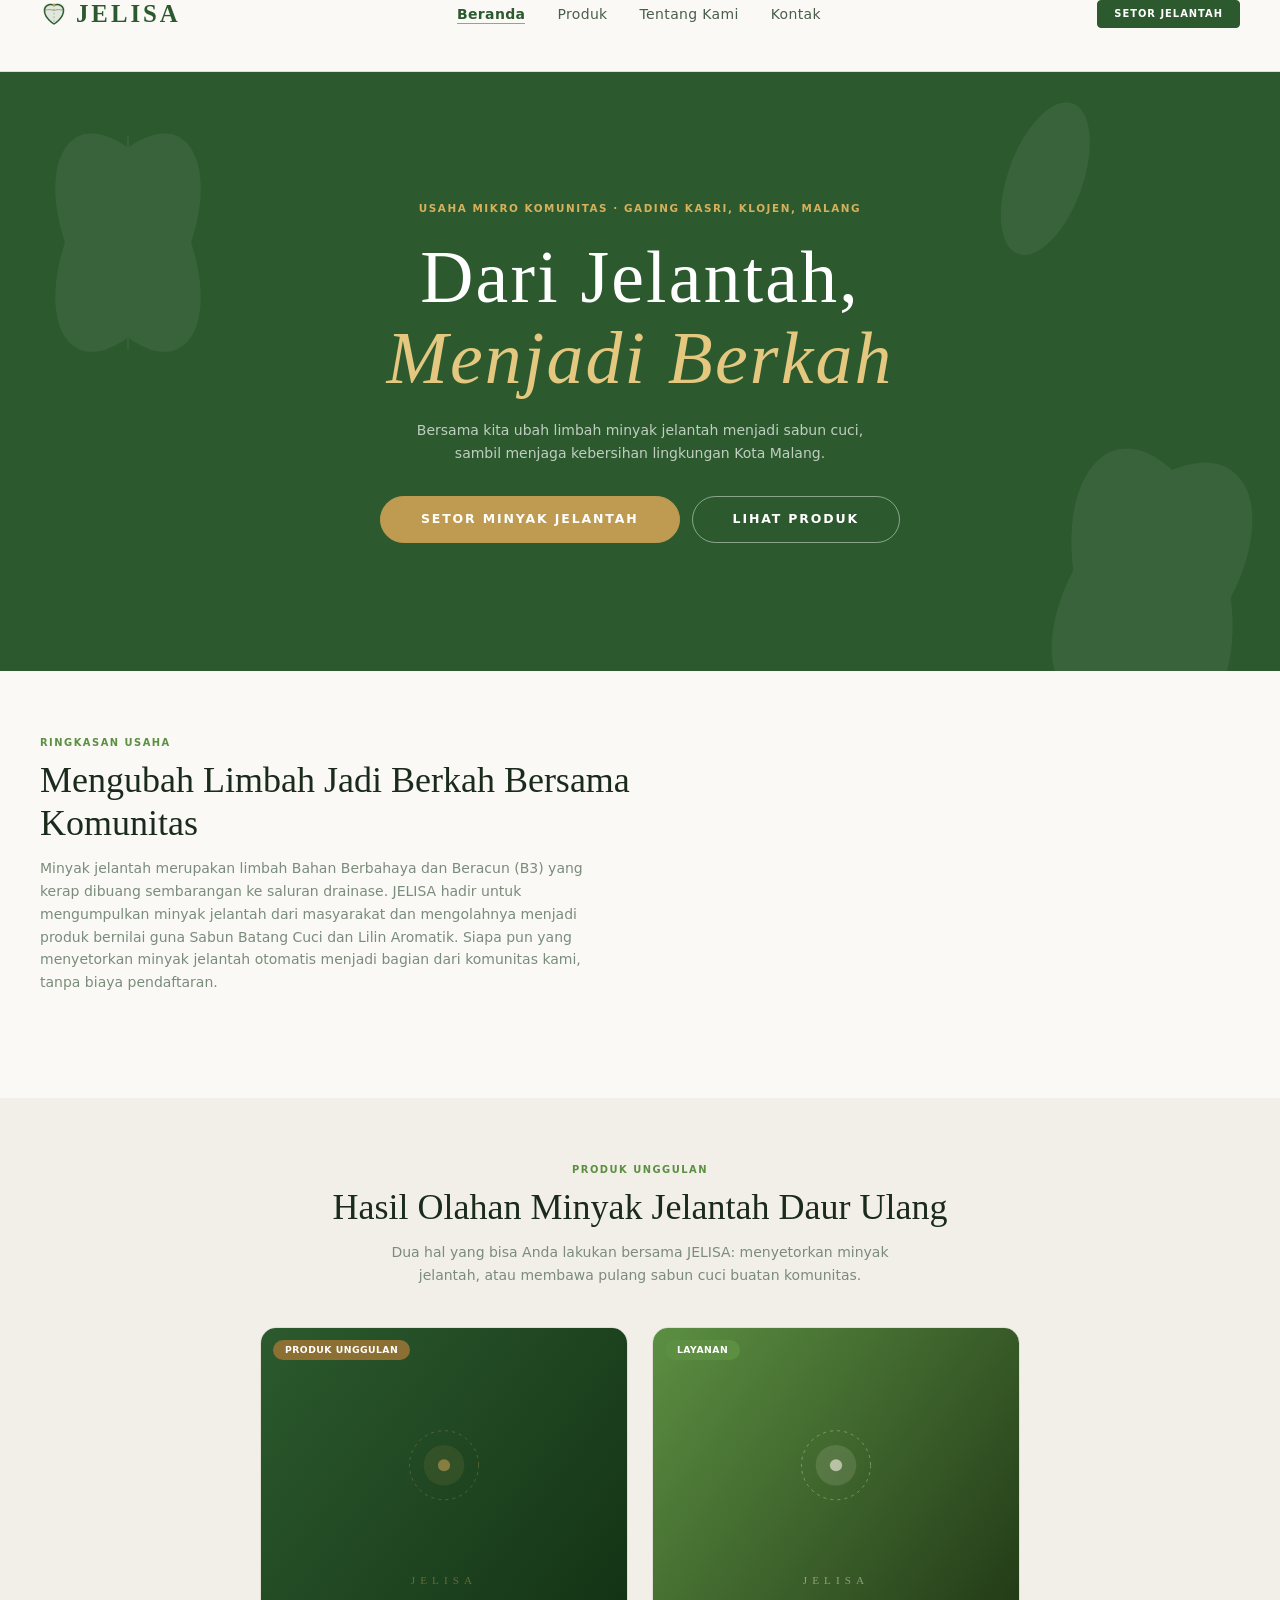
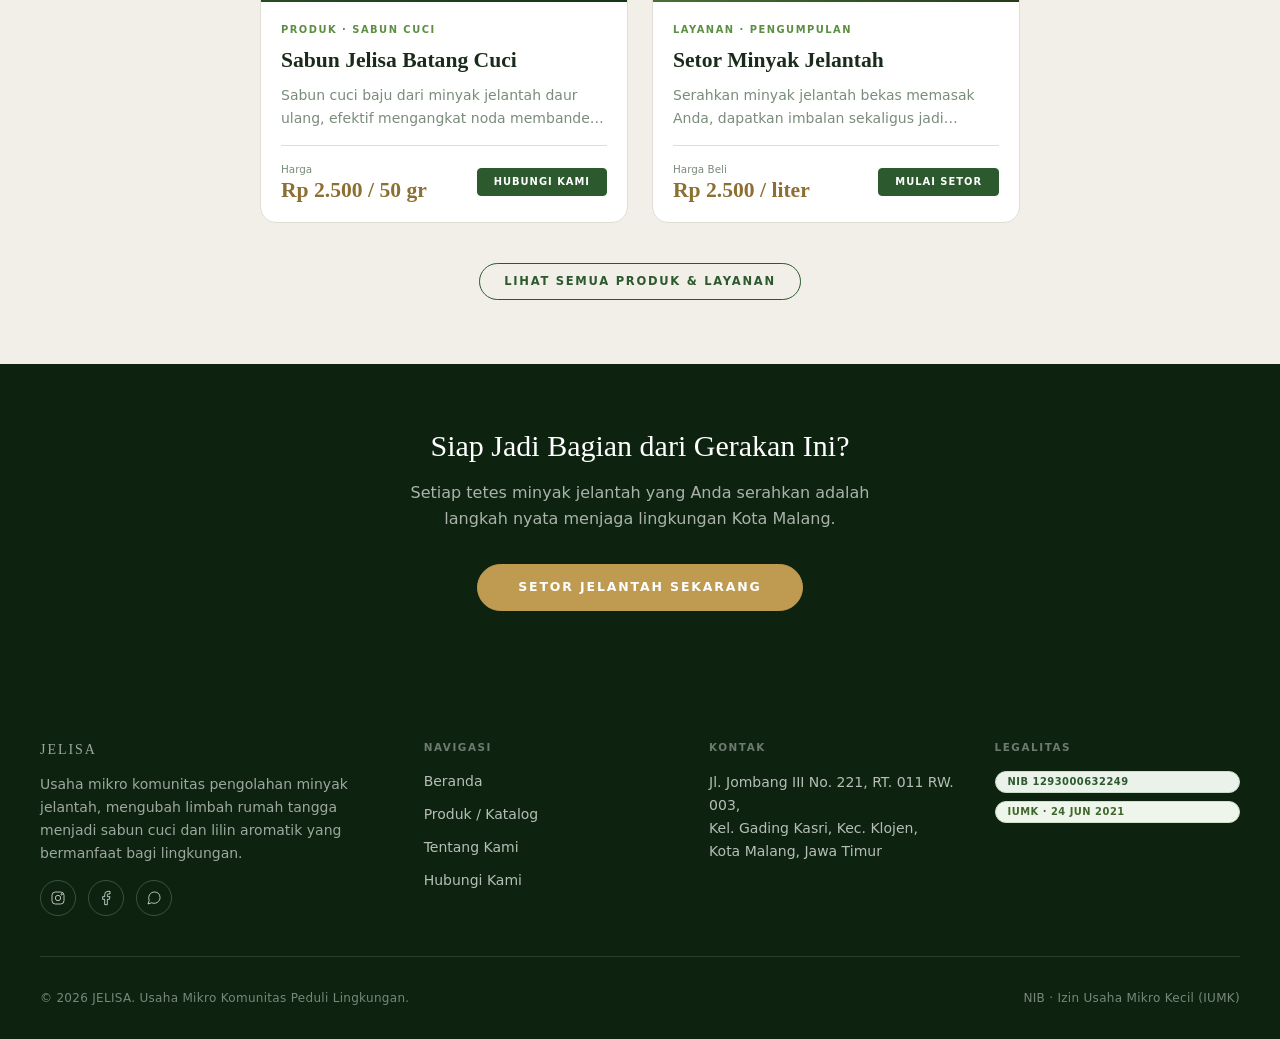
==== commit c166fc22: "i" ====
--- a/index.html
+++ b/index.html
@@ -3,8 +3,9 @@
 <head>
 <meta charset="UTF-8">
 <meta name="viewport" content="width=device-width, initial-scale=1.0">
-<title>JELISA — Jelantah Sisa | Usaha Mikro Pengolahan Minyak Jelantah Malang</title>
+<title>JELISA | Usaha Mikro Pengolahan Minyak Jelantah Malang</title>
 <meta name="description" content="JELISA mengumpulkan dan mengolah minyak jelantah dari warga Kelurahan Gading Kasri, Kec. Klojen, Kota Malang menjadi sabun cuci dan lilin aromatik.">
+<meta name="google-site-verification" content="nDEobkcTVqjA5WuM97oeAx3nEiNC3w-fug-LcoFGVr8" />
 
 <link rel="preconnect" href="https://fonts.googleapis.com">
 <link rel="preconnect" href="https://fonts.gstatic.com" crossorigin>
@@ -186,7 +187,7 @@
 
       <div class="site-footer__brand">
         <p class="site-footer__logo">JELISA</p>
-        <p>Usaha mikro komunitas pengolahan minyak jelantah — mengubah limbah rumah tangga menjadi sabun cuci dan lilin aromatik yang bermanfaat bagi lingkungan.</p>
+        <p>Usaha mikro komunitas pengolahan minyak jelantah, mengubah limbah rumah tangga menjadi sabun cuci dan lilin aromatik yang bermanfaat bagi lingkungan.</p>
         <!-- Placeholder akun media sosial: ganti href="#" dengan tautan resmi JELISA -->
         <div class="site-footer__social">
           <a href="https://www.instagram.com/jelisa_gadingkasri?igsh=eGo3eGlnNjIxdWJn" aria-label="Instagram JELISA">
@@ -240,4 +241,4 @@
 <script src="js/site-nav.js"></script>
 <script src="js/site-whatsapp.js"></script>
 </body>
-</html>
+</html>
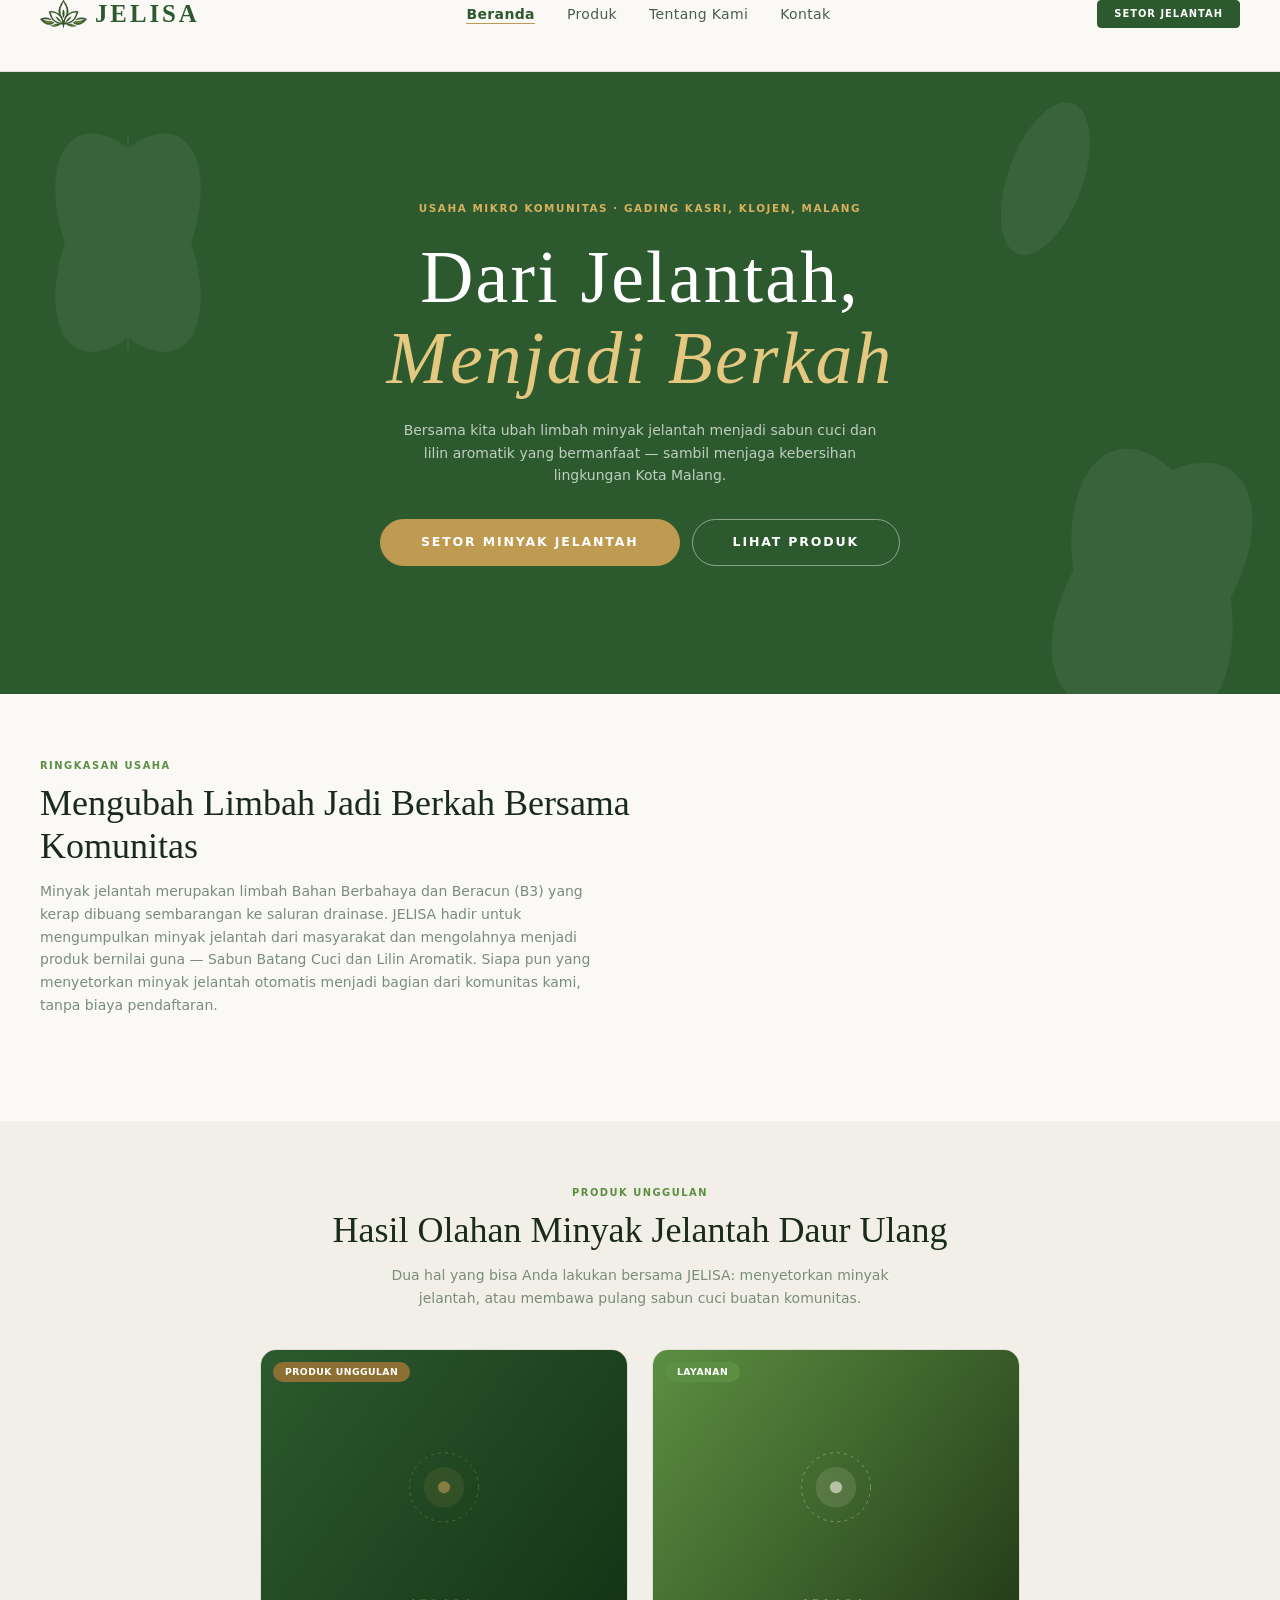
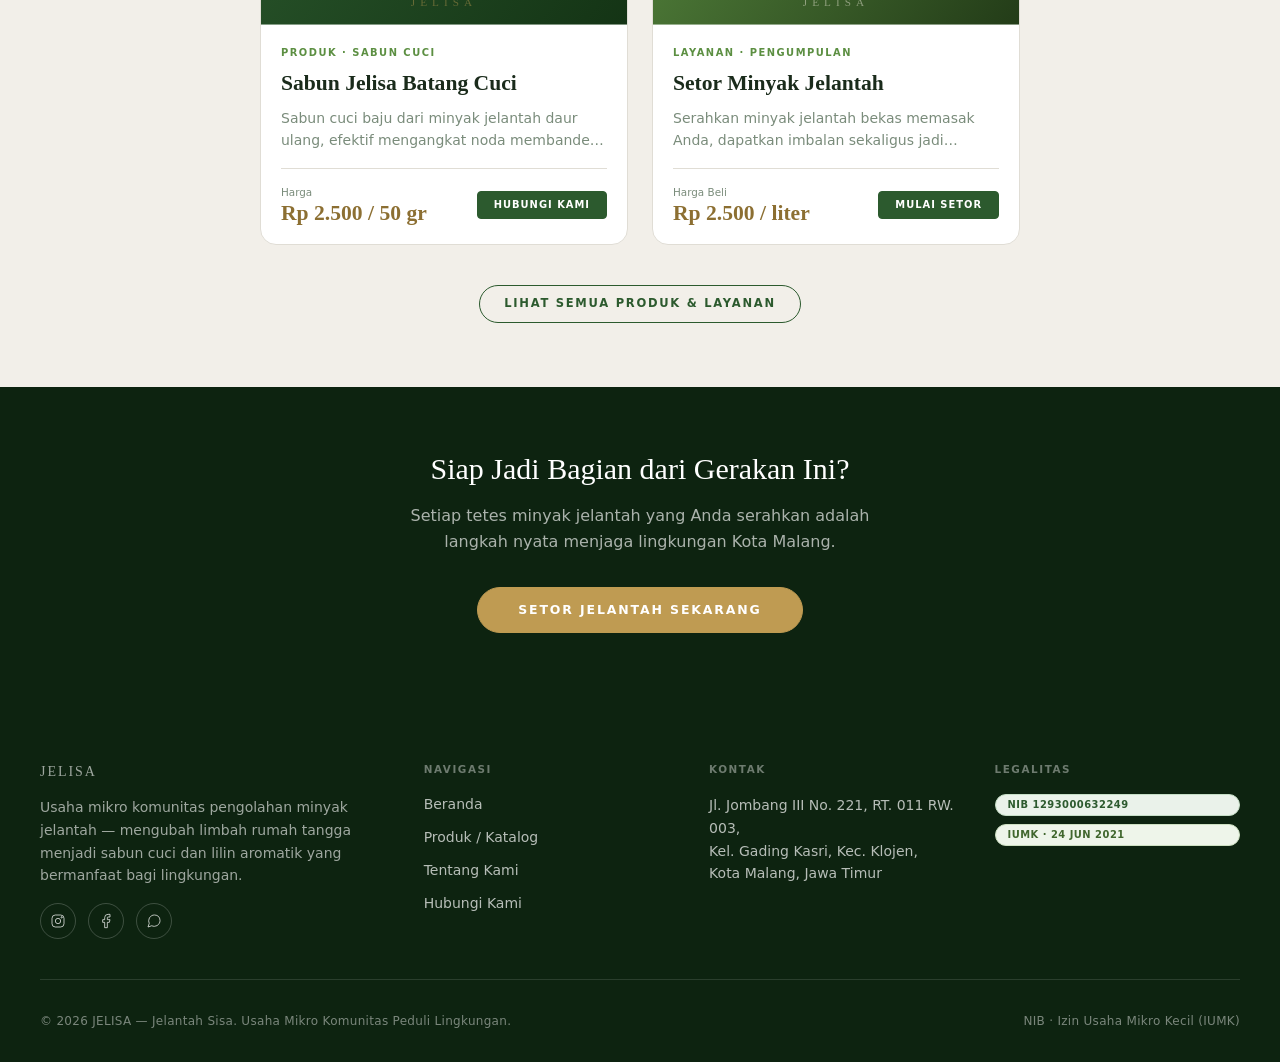
==== commit 84fc0e28: "Add files via upload" ====
--- a/index.html
+++ b/index.html
@@ -3,9 +3,11 @@
 <head>
 <meta charset="UTF-8">
 <meta name="viewport" content="width=device-width, initial-scale=1.0">
-<title>JELISA | Usaha Mikro Pengolahan Minyak Jelantah Malang</title>
+<title>JELISA — Jelantah Sisa | Usaha Mikro Pengolahan Minyak Jelantah Malang</title>
 <meta name="description" content="JELISA mengumpulkan dan mengolah minyak jelantah dari warga Kelurahan Gading Kasri, Kec. Klojen, Kota Malang menjadi sabun cuci dan lilin aromatik.">
-<meta name="google-site-verification" content="nDEobkcTVqjA5WuM97oeAx3nEiNC3w-fug-LcoFGVr8" />
+
+<link rel="icon" type="image/png" href="images/logo/favicon-32.png">
+<link rel="apple-touch-icon" href="images/logo/favicon-180.png">
 
 <link rel="preconnect" href="https://fonts.googleapis.com">
 <link rel="preconnect" href="https://fonts.gstatic.com" crossorigin>
@@ -20,14 +22,7 @@
     <div class="jelisa-nav__inner">
 
       <a href="index.html" class="jelisa-nav__logo" aria-label="JELISA — Beranda">
-        <svg class="jelisa-nav__logo-icon" viewBox="0 0 28 28" fill="none" xmlns="http://www.w3.org/2000/svg" aria-hidden="true">
-          <path d="M14 25C14 25 3 19 3 10C3 5 7.5 2 14 4C20.5 2 25 5 25 10C25 19 14 25 14 25Z" fill="#2C5A2E" opacity="0.12"/>
-          <path d="M14 24C14 24 4.5 18.5 4.5 10.5C4.5 6.2 8.2 3.5 14 5C19.8 3.5 23.5 6.2 23.5 10.5C23.5 18.5 14 24 14 24Z" fill="none" stroke="#2C5A2E" stroke-width="1.4"/>
-          <line x1="14" y1="5" x2="14" y2="24" stroke="#2C5A2E" stroke-width="0.8" stroke-dasharray="1.8 2" opacity="0.45"/>
-          <path d="M4.5 10.5 C9 8.5 14 10.5 14 10.5" stroke="#5C8F42" stroke-width="1" opacity="0.65"/>
-          <path d="M23.5 10.5 C19 8.5 14 10.5 14 10.5" stroke="#5C8F42" stroke-width="1" opacity="0.65"/>
-          <circle cx="14" cy="5" r="1.5" fill="#BF9B52"/>
-        </svg>
+        <img src="images/logo/jelisa-icon-nav.png" alt="" class="jelisa-nav__logo-icon">
         <span class="jelisa-nav__logo-name">JELISA</span>
       </a>
 
@@ -78,7 +73,7 @@
     <div class="hero__content">
       <p class="hero__eyebrow">Usaha Mikro Komunitas · Gading Kasri, Klojen, Malang</p>
       <h1 class="hero__title">Dari Jelantah,<br><em>Menjadi Berkah</em></h1>
-      <p class="hero__sub">Bersama kita ubah limbah minyak jelantah menjadi sabun cuci, sambil menjaga kebersihan lingkungan Kota Malang.</p>
+      <p class="hero__sub">Bersama kita ubah limbah minyak jelantah menjadi sabun cuci dan lilin aromatik yang bermanfaat — sambil menjaga kebersihan lingkungan Kota Malang.</p>
       <div class="hero__actions">
         <a href="kontak.html" class="btn btn-accent btn-lg btn-pill">Setor Minyak Jelantah</a>
         <a href="katalog.html" class="btn btn-white-outline btn-lg btn-pill">Lihat Produk</a>
@@ -91,7 +86,7 @@
       <div class="section__header is-left" style="max-width:640px">
         <p class="section__eyebrow">Ringkasan Usaha</p>
         <h2 class="section__title">Mengubah Limbah Jadi Berkah Bersama Komunitas</h2>
-        <p class="section__desc">Minyak jelantah merupakan limbah Bahan Berbahaya dan Beracun (B3) yang kerap dibuang sembarangan ke saluran drainase. JELISA hadir untuk mengumpulkan minyak jelantah dari masyarakat dan mengolahnya menjadi produk bernilai guna Sabun Batang Cuci dan Lilin Aromatik. Siapa pun yang menyetorkan minyak jelantah otomatis menjadi bagian dari komunitas kami, tanpa biaya pendaftaran.</p>
+        <p class="section__desc">Minyak jelantah merupakan limbah Bahan Berbahaya dan Beracun (B3) yang kerap dibuang sembarangan ke saluran drainase. JELISA hadir untuk mengumpulkan minyak jelantah dari masyarakat dan mengolahnya menjadi produk bernilai guna — Sabun Batang Cuci dan Lilin Aromatik. Siapa pun yang menyetorkan minyak jelantah otomatis menjadi bagian dari komunitas kami, tanpa biaya pendaftaran.</p>
       </div>
     </div>
   </section>
@@ -187,10 +182,10 @@
 
       <div class="site-footer__brand">
         <p class="site-footer__logo">JELISA</p>
-        <p>Usaha mikro komunitas pengolahan minyak jelantah, mengubah limbah rumah tangga menjadi sabun cuci dan lilin aromatik yang bermanfaat bagi lingkungan.</p>
+        <p>Usaha mikro komunitas pengolahan minyak jelantah — mengubah limbah rumah tangga menjadi sabun cuci dan lilin aromatik yang bermanfaat bagi lingkungan.</p>
         <!-- Placeholder akun media sosial: ganti href="#" dengan tautan resmi JELISA -->
         <div class="site-footer__social">
-          <a href="https://www.instagram.com/jelisa_gadingkasri?igsh=eGo3eGlnNjIxdWJn" aria-label="Instagram JELISA">
+          <a href="#" aria-label="Instagram JELISA">
             <svg width="16" height="16" viewBox="0 0 24 24" fill="none" stroke="currentColor" stroke-width="1.5"><rect x="3" y="3" width="18" height="18" rx="5"/><circle cx="12" cy="12" r="4"/><circle cx="17.5" cy="6.5" r="1"/></svg>
           </a>
           <a href="#" aria-label="Facebook JELISA">
@@ -232,7 +227,7 @@
     </div>
 
     <div class="site-footer__bottom">
-      <span>© 2026 JELISA. Usaha Mikro Komunitas Peduli Lingkungan.</span>
+      <span>© 2026 JELISA — Jelantah Sisa. Usaha Mikro Komunitas Peduli Lingkungan.</span>
       <span>NIB · Izin Usaha Mikro Kecil (IUMK)</span>
     </div>
   </div>
@@ -241,4 +236,4 @@
 <script src="js/site-nav.js"></script>
 <script src="js/site-whatsapp.js"></script>
 </body>
-</html>+</html>
--- a/css/site-layout.css
+++ b/css/site-layout.css
@@ -410,3 +410,15 @@
 @media (min-width: 640px) {
   .site-footer__bottom { flex-direction: row; justify-content: space-between; text-align: left; }
 }
+
+/* --------------------------------------------------
+   LOGO ASLI DI NAVBAR
+   Ikon asli (jelisa-icon-nav.png) rasionya lebih lebar
+   dari kotak 28x28 placeholder lama — pakai tinggi tetap,
+   lebar menyesuaikan otomatis agar tidak gepeng.
+   -------------------------------------------------- */
+.jelisa-nav__logo-icon {
+  width: auto;
+  height: 28px;
+  display: block;
+}
